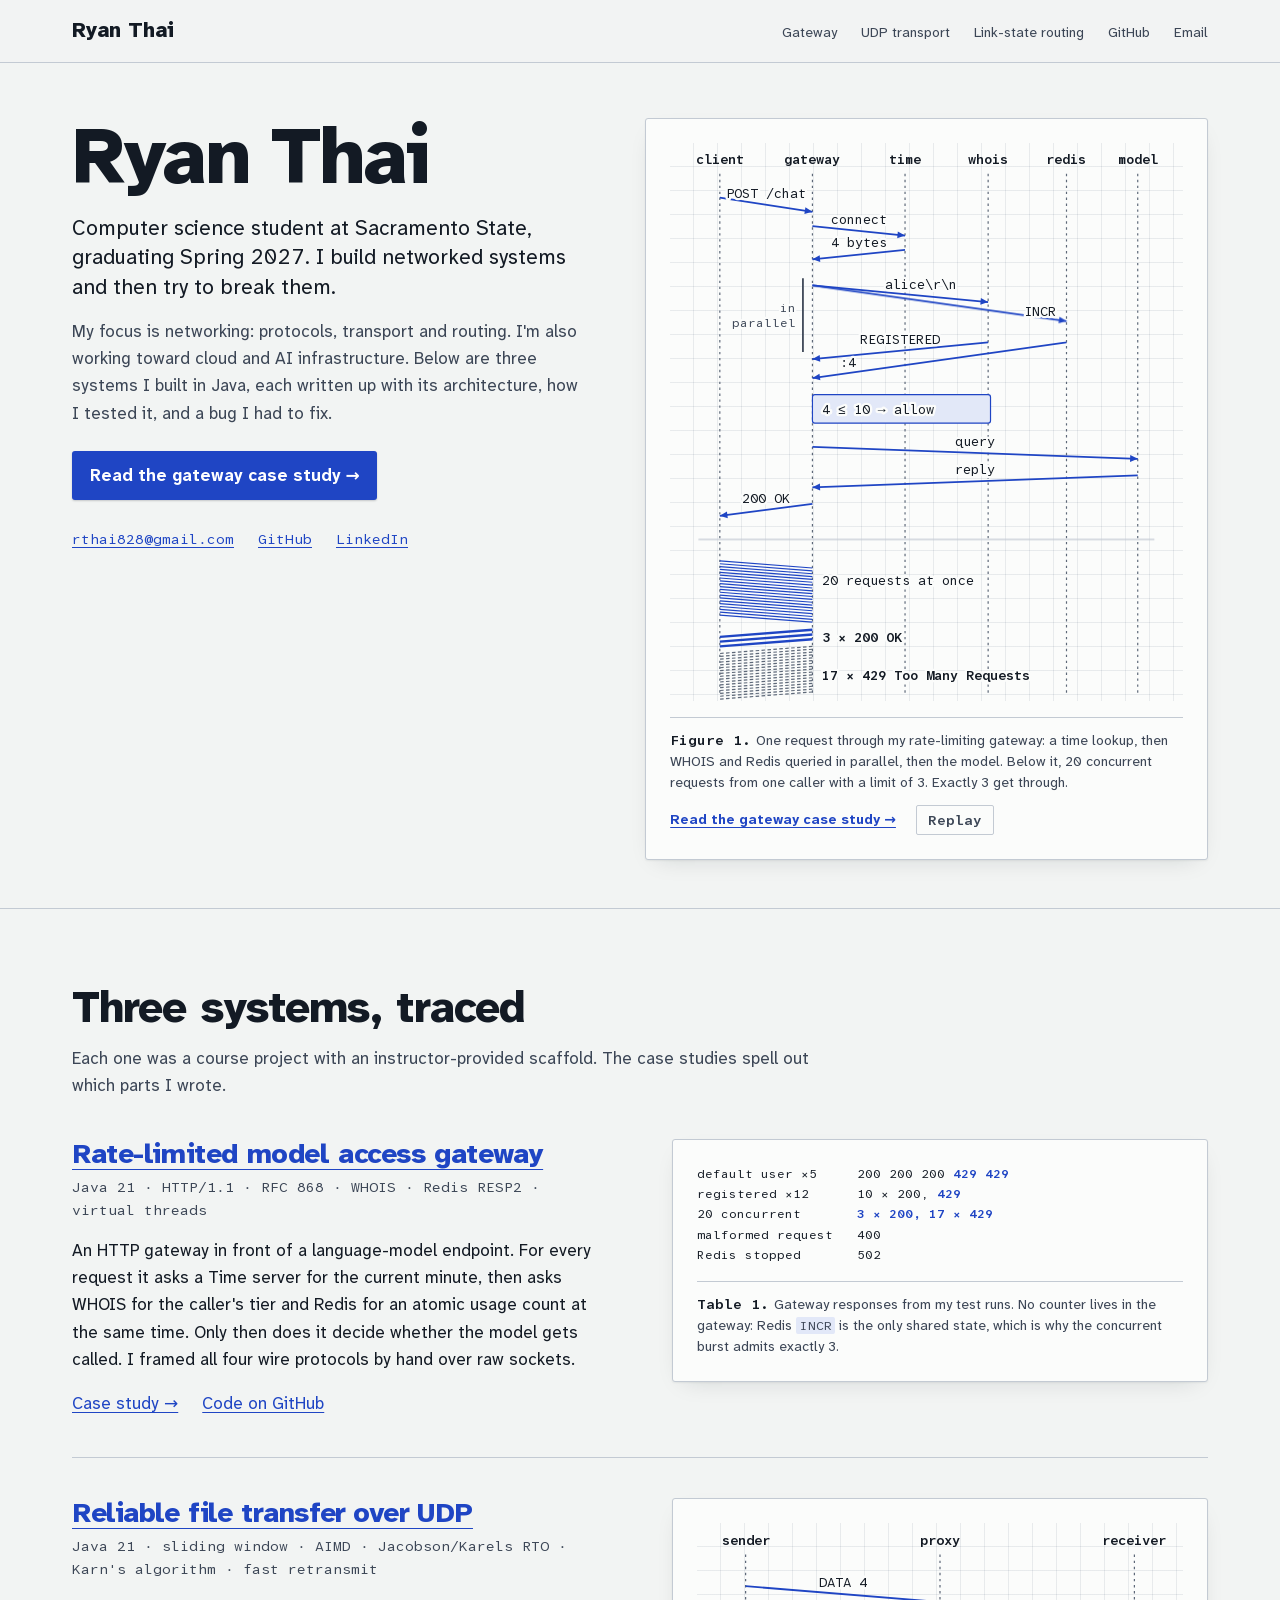
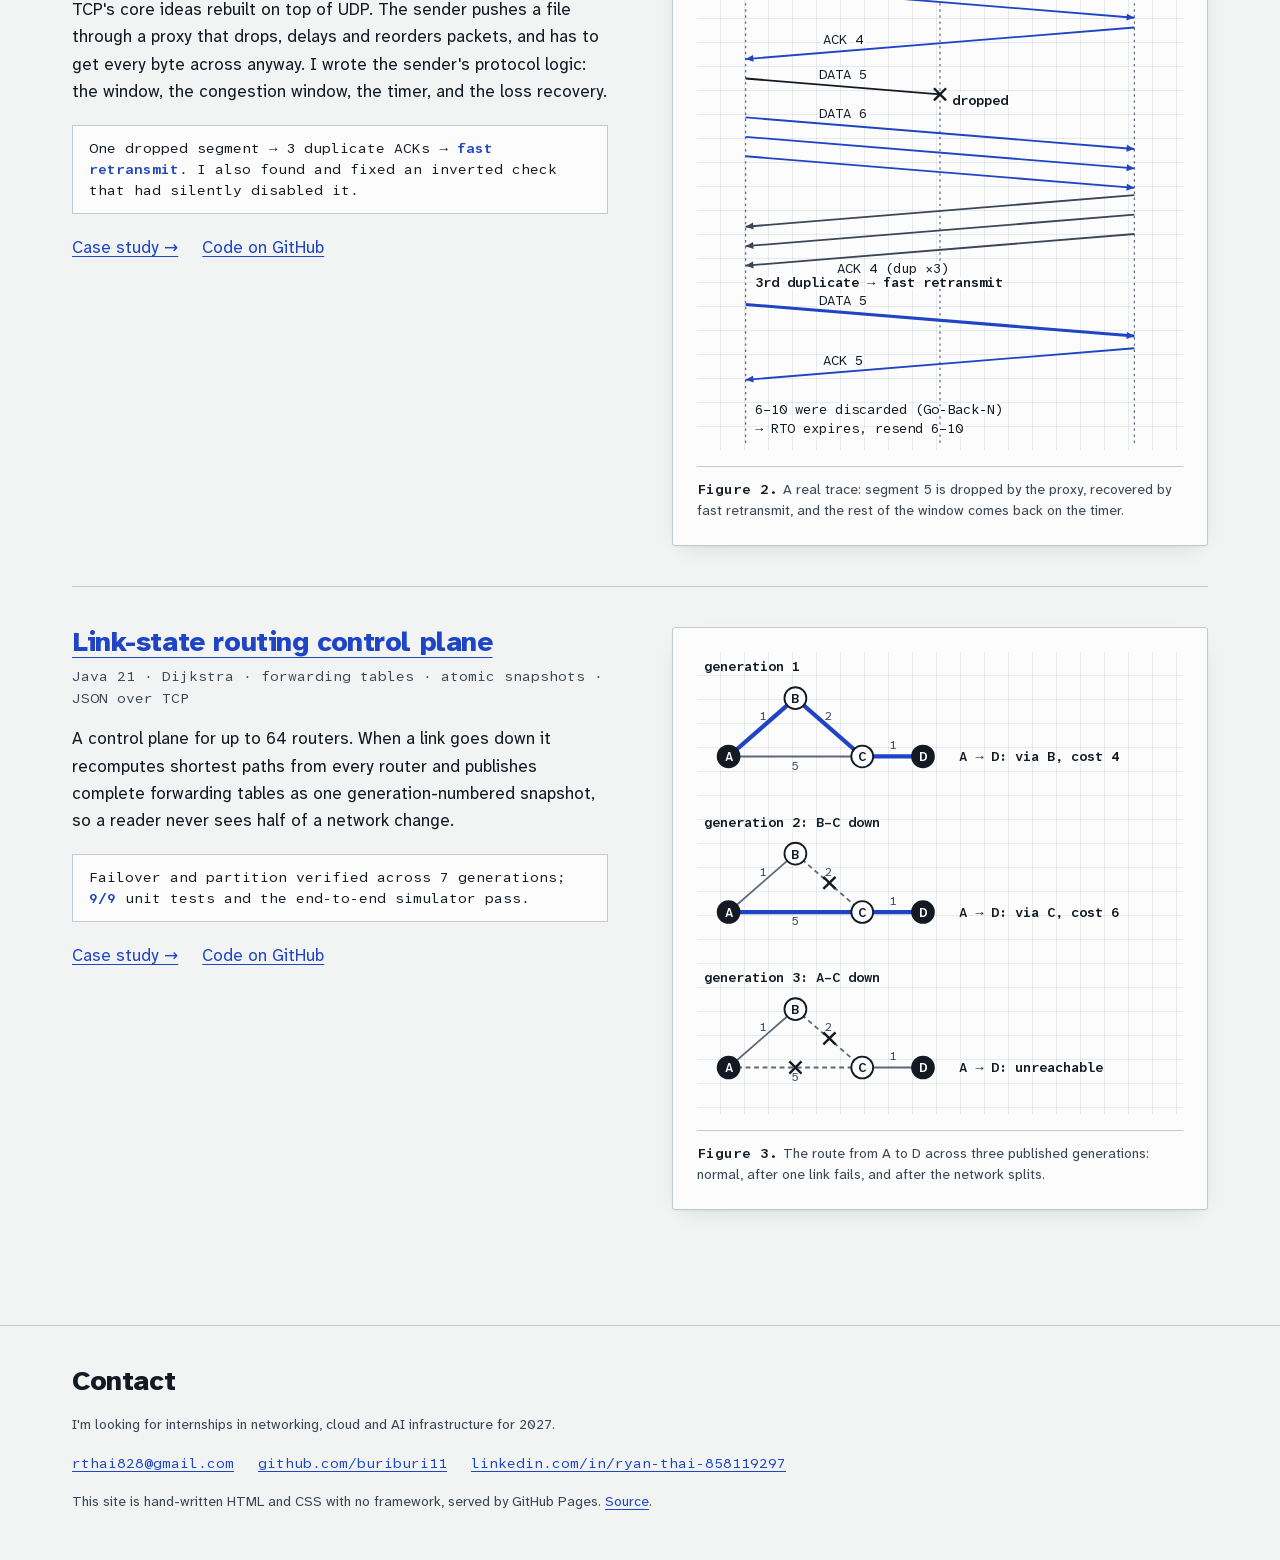
==== index.html @ dbc08c40 "Add portfolio site: landing page and three networking case studies Plain HTML/CSS for GitHub Pages. " ====
<!doctype html>
<html lang="en">
<head>
<meta charset="utf-8">
<meta name="viewport" content="width=device-width, initial-scale=1">
<title>Ryan Thai · Networking systems</title>
<meta name="description" content="Ryan Thai, computer science student at Sacramento State (graduating Spring 2027). Case studies of a rate-limiting API gateway, reliable transport over UDP and a link-state routing control plane.">
<meta name="theme-color" content="#f2f4f3">
<link rel="preload" href="assets/fonts/atkinson-hyperlegible-next-latin.woff2" as="font" type="font/woff2" crossorigin>
<link rel="stylesheet" href="style.css">
<link rel="icon" href="assets/favicon.svg" type="image/svg+xml">
</head>
<body>
<a class="skip" href="#main">Skip to content</a>
<header class="site-head">
  <div class="wrap">
    <a class="site-name" href="index.html">Ryan Thai</a>
    <nav class="site-nav" aria-label="Main">
      <ul><li><a href="projects/rate-limited-gateway.html">Gateway</a></li><li><a href="projects/reliable-udp-transfer.html">UDP transport</a></li><li><a href="projects/link-state-routing.html">Link-state routing</a></li><li><a href="https://github.com/buriburi11">GitHub</a></li><li><a href="mailto:rthai828@gmail.com">Email</a></li></ul>
    </nav>
  </div>
</header>

<main id="main">
  <div class="wrap intro">
    <div>
      <h1>Ryan Thai</h1>
      <p class="who">Computer science student at Sacramento State, graduating Spring 2027. I build networked systems and then try to break them.</p>
      <p class="what">My focus is networking: protocols, transport and routing. I'm also working toward cloud and AI infrastructure. Below are three systems I built in Java, each written up with its architecture, how I tested it, and a bug I had to fix.</p>
      <p class="cta"><a class="go primary" href="projects/rate-limited-gateway.html">Read the gateway case study →</a></p>
      <ul class="contact" aria-label="Contact">
        <li><a href="mailto:rthai828@gmail.com">rthai828@gmail.com</a></li>
        <li><a href="https://github.com/buriburi11">GitHub</a></li>
        <li><a href="https://www.linkedin.com/in/ryan-thai-858119297/">LinkedIn</a></li>
      </ul>
    </div>
    <figure class="fig" data-play>
      <svg class="ladder" viewBox="0 0 400 470" role="img" aria-labelledby="fig1-t fig1-d" xmlns="http://www.w3.org/2000/svg"><title id="fig1-t">Figure 1: one request through the rate-limiting gateway, then a burst</title><desc id="fig1-d">A sequence diagram with six lifelines: client, gateway, time, whois, redis and model. The client posts to /chat. The gateway reads a 4-byte timestamp from the Time server, then queries WHOIS and sends INCR to Redis in parallel. WHOIS answers REGISTERED and Redis answers 4. Since 4 is at most 10 the request is allowed, the gateway queries the model and returns 200 OK. Below, 20 concurrent requests from one default-tier caller arrive; 3 receive 200 OK and 17 receive 429 Too Many Requests.</desc><text class="lane" x="26" y="18" text-anchor="middle">client</text><line class="life" x1="26" y1="26" x2="26" y2="464"/><text class="lane" x="104" y="18" text-anchor="middle">gateway</text><line class="life" x1="104" y1="26" x2="104" y2="464"/><text class="lane" x="182" y="18" text-anchor="middle">time</text><line class="life" x1="182" y1="26" x2="182" y2="464"/><text class="lane" x="252" y="18" text-anchor="middle">whois</text><line class="life" x1="252" y1="26" x2="252" y2="464"/><text class="lane" x="318" y="18" text-anchor="middle">redis</text><line class="life" x1="318" y1="26" x2="318" y2="464"/><text class="lane" x="378" y="18" text-anchor="middle">model</text><line class="life" x1="378" y1="26" x2="378" y2="464"/><g class="m " style="--i:0"><line x1="26" y1="46" x2="104.0" y2="58.0" pathLength="1"/><path class="head" d="M104.0 58.0L97.2 59.8L98.1 54.2Z"/><text x="65.0" y="46.0" text-anchor="middle">POST /chat</text></g><g class="m " style="--i:1"><line x1="104" y1="70" x2="182.0" y2="78.0" pathLength="1"/><path class="head" d="M182.0 78.0L175.4 80.2L175.9 74.5Z"/><text x="143.0" y="68.0" text-anchor="middle">connect</text></g><g class="m " style="--i:2"><line x1="182" y1="90" x2="104.0" y2="98.0" pathLength="1"/><path class="head" d="M104.0 98.0L110.1 94.5L110.6 100.2Z"/><text x="143.0" y="88.0" text-anchor="middle">4 bytes</text></g><g class="m " style="--i:3"><line x1="104" y1="120" x2="252.0" y2="134.0" pathLength="1"/><path class="head" d="M252.0 134.0L245.4 136.2L245.9 130.6Z"/><text x="195.8" y="122.7" text-anchor="middle">alice\r\n</text></g><g class="m " style="--i:4"><line x1="104" y1="120" x2="318.0" y2="150.0" pathLength="1"/><path class="head" d="M318.0 150.0L311.3 151.9L312.1 146.3Z"/></g><g class="m n" style="--i:4"><text x="296" y="146" text-anchor="middle">INCR</text></g><g class="m n bracket" style="--i:4"><path d="M96 114v62"/><text x="90" y="142" text-anchor="end">in</text><text x="90" y="155" text-anchor="end">parallel</text></g><g class="m " style="--i:5"><line x1="252" y1="168" x2="104.0" y2="182.0" pathLength="1"/><path class="head" d="M104.0 182.0L110.1 178.6L110.6 184.2Z"/><text x="178.0" y="169.0" text-anchor="middle">REGISTERED</text></g><g class="m " style="--i:6"><line x1="318" y1="168" x2="104.0" y2="198.0" pathLength="1"/><path class="head" d="M104.0 198.0L109.9 194.3L110.7 199.9Z"/><text x="134.0" y="188.8" text-anchor="middle">:4</text></g><g class="m n decide" style="--i:7"><rect x="104" y="212" width="150" height="24" rx="2"/><text x="112" y="228">4 ≤ 10 → allow</text></g><g class="m " style="--i:8"><line x1="104" y1="256" x2="378.0" y2="266.0" pathLength="1"/><path class="head" d="M378.0 266.0L371.5 268.6L371.7 262.9Z"/><text x="241.0" y="255.0" text-anchor="middle">query</text></g><g class="m " style="--i:9"><line x1="378" y1="280" x2="104.0" y2="290.0" pathLength="1"/><path class="head" d="M104.0 290.0L110.3 286.9L110.5 292.6Z"/><text x="241.0" y="279.0" text-anchor="middle">reply</text></g><g class="m " style="--i:10"><line x1="104" y1="304" x2="26.0" y2="314.0" pathLength="1"/><path class="head" d="M26.0 314.0L32.0 310.4L32.7 316.0Z"/><text x="65.0" y="303.0" text-anchor="middle">200 OK</text></g><g class="m n" style="--i:11"><line class="sep" x1="8" y1="334" x2="392" y2="334"/></g><g class="m burst" style="--i:11"><line x1="26" y1="352.0" x2="104" y2="358.0"/><line x1="26" y1="354.4" x2="104" y2="360.4"/><line x1="26" y1="356.8" x2="104" y2="362.8"/><line x1="26" y1="359.2" x2="104" y2="365.2"/><line x1="26" y1="361.6" x2="104" y2="367.6"/><line x1="26" y1="364.0" x2="104" y2="370.0"/><line x1="26" y1="366.4" x2="104" y2="372.4"/><line x1="26" y1="368.8" x2="104" y2="374.8"/><line x1="26" y1="371.2" x2="104" y2="377.2"/><line x1="26" y1="373.6" x2="104" y2="379.6"/><line x1="26" y1="376.0" x2="104" y2="382.0"/><line x1="26" y1="378.4" x2="104" y2="384.4"/><line x1="26" y1="380.8" x2="104" y2="386.8"/><line x1="26" y1="383.2" x2="104" y2="389.2"/><line x1="26" y1="385.6" x2="104" y2="391.6"/><line x1="26" y1="388.0" x2="104" y2="394.0"/><line x1="26" y1="390.4" x2="104" y2="396.4"/><line x1="26" y1="392.8" x2="104" y2="398.8"/><line x1="26" y1="395.2" x2="104" y2="401.2"/><line x1="26" y1="397.6" x2="104" y2="403.6"/><text x="112" y="372">20 requests at once</text></g><g class="m burst" style="--i:12"><line class="ok" x1="104" y1="410" x2="26" y2="416"/><line class="ok" x1="104" y1="414" x2="26" y2="420"/><line class="ok" x1="104" y1="418" x2="26" y2="424"/><line class="no" x1="104" y1="424.0" x2="26" y2="430.0"/><line class="no" x1="104" y1="426.4" x2="26" y2="432.4"/><line class="no" x1="104" y1="428.8" x2="26" y2="434.8"/><line class="no" x1="104" y1="431.2" x2="26" y2="437.2"/><line class="no" x1="104" y1="433.6" x2="26" y2="439.6"/><line class="no" x1="104" y1="436.0" x2="26" y2="442.0"/><line class="no" x1="104" y1="438.4" x2="26" y2="444.4"/><line class="no" x1="104" y1="440.8" x2="26" y2="446.8"/><line class="no" x1="104" y1="443.2" x2="26" y2="449.2"/><line class="no" x1="104" y1="445.6" x2="26" y2="451.6"/><line class="no" x1="104" y1="448.0" x2="26" y2="454.0"/><line class="no" x1="104" y1="450.4" x2="26" y2="456.4"/><line class="no" x1="104" y1="452.8" x2="26" y2="458.8"/><line class="no" x1="104" y1="455.2" x2="26" y2="461.2"/><line class="no" x1="104" y1="457.6" x2="26" y2="463.6"/><line class="no" x1="104" y1="460.0" x2="26" y2="466.0"/><line class="no" x1="104" y1="462.4" x2="26" y2="468.4"/><text class="tag ok-t" x="112" y="420">3 × 200 OK</text><text class="tag no-t" x="112" y="452">17 × 429 Too Many Requests</text></g></svg>
      <figcaption><span class="fig-n">Figure 1.</span>One request through my rate-limiting gateway: a time lookup, then WHOIS and Redis queried in parallel, then the model. Below it, 20 concurrent requests from one caller with a limit of 3. Exactly 3 get through.
        <span class="fig-actions"><a class="go" href="projects/rate-limited-gateway.html">Read the gateway case study →</a><button class="replay" type="button" hidden>Replay</button></span>
      </figcaption>
    </figure>
  </div>

  <section class="section" aria-labelledby="work">
    <div class="wrap">
      <h2 id="work">Three systems, traced</h2>
      <p class="lede">Each one was a course project with an instructor-provided scaffold. The case studies spell out which parts I wrote.</p>

      <article class="project">
        <div>
          <h3><a href="projects/rate-limited-gateway.html">Rate-limited model access gateway</a></h3>
          <p class="stack">Java 21 · HTTP/1.1 · RFC 868 · WHOIS · Redis RESP2 · virtual threads</p>
          <p>An HTTP gateway in front of a language-model endpoint. For every request it asks a Time server for the current minute, then asks WHOIS for the caller's tier and Redis for an atomic usage count at the same time. Only then does it decide whether the model gets called. I framed all four wire protocols by hand over raw sockets.</p>
          <ul class="links"><li><a href="projects/rate-limited-gateway.html">Case study →</a></li><li><a href="https://github.com/buriburi11/P1">Code on GitHub</a></li></ul>
        </div>
        <figure class="fig">
          <pre class="bare"><code>default user ×5     200 200 200 <span class="hl">429 429</span>
registered ×12      10 × 200, <span class="hl">429</span>
20 concurrent       <span class="hl">3 × 200, 17 × 429</span>
malformed request   400
Redis stopped       502</code></pre>
          <figcaption><span class="fig-n">Table 1.</span>Gateway responses from my test runs. No counter lives in the gateway: Redis <code>INCR</code> is the only shared state, which is why the concurrent burst admits exactly 3.</figcaption>
        </figure>
      </article>

      <article class="project">
        <div>
          <h3><a href="projects/reliable-udp-transfer.html">Reliable file transfer over UDP</a></h3>
          <p class="stack">Java 21 · sliding window · AIMD · Jacobson/Karels RTO · Karn's algorithm · fast retransmit</p>
          <p>TCP's core ideas rebuilt on top of UDP. The sender pushes a file through a proxy that drops, delays and reorders packets, and has to get every byte across anyway. I wrote the sender's protocol logic: the window, the congestion window, the timer, and the loss recovery.</p>
          <p class="result">One dropped segment → 3 duplicate ACKs → <b>fast retransmit</b>. I also found and fixed an inverted check that had silently disabled it.</p>
          <ul class="links"><li><a href="projects/reliable-udp-transfer.html">Case study →</a></li><li><a href="https://github.com/buriburi11/P2">Code on GitHub</a></li></ul>
        </div>
        <figure class="fig">
          <svg class="ladder" viewBox="0 0 400 434" role="img" aria-labelledby="fig2-t fig2-d" xmlns="http://www.w3.org/2000/svg"><title id="fig2-t">Figure 2: recovering one lost segment</title><desc id="fig2-d">A sequence diagram with three lifelines: sender, proxy and receiver. DATA 4 is delivered and acknowledged. DATA 5 is dropped at the proxy. DATA 6, 7 and 8 arrive, and the receiver answers each with a duplicate ACK 4. On the third duplicate ACK the sender fast-retransmits DATA 5 and receives ACK 5. Because the receiver is Go-Back-N it had discarded segments 6 through 10, so they are resent after the retransmission timer expires.</desc><text class="lane" x="40" y="18" text-anchor="middle">sender</text><line class="life" x1="40" y1="26" x2="40" y2="428"/><text class="lane" x="200" y="18" text-anchor="middle">proxy</text><line class="life" x1="200" y1="26" x2="200" y2="428"/><text class="lane" x="360" y="18" text-anchor="middle">receiver</text><line class="life" x1="360" y1="26" x2="360" y2="428"/><g class="m " style="--i:0"><line x1="40" y1="52" x2="360.0" y2="78.0" pathLength="1"/><path class="head" d="M360.0 78.0L353.4 80.3L353.9 74.6Z"/><text x="120.0" y="52.5" text-anchor="middle">DATA 4</text></g><g class="m " style="--i:1"><line x1="360" y1="86" x2="40.0" y2="112.0" pathLength="1"/><path class="head" d="M40.0 112.0L46.1 108.6L46.6 114.3Z"/><text x="120.0" y="99.5" text-anchor="middle">ACK 4</text></g><g class="m lost" style="--i:2"><line x1="40" y1="128" x2="200.0" y2="141.0" pathLength="1"/><path class="x" d="M195.0 136.0l10 10M205.0 136.0l-10 10"/><text x="120.0" y="128.5" text-anchor="middle">DATA 5</text></g><g class="m n lossnote" style="--i:3"><text x="210" y="150" text-anchor="start">dropped</text></g><g class="m " style="--i:4"><line x1="40" y1="160" x2="360.0" y2="186.0" pathLength="1"/><path class="head" d="M360.0 186.0L353.4 188.3L353.9 182.6Z"/><text x="120.0" y="160.5" text-anchor="middle">DATA 6</text></g><g class="m " style="--i:4"><line x1="40" y1="176" x2="360.0" y2="202.0" pathLength="1"/><path class="head" d="M360.0 202.0L353.4 204.3L353.9 198.6Z"/></g><g class="m " style="--i:4"><line x1="40" y1="192" x2="360.0" y2="218.0" pathLength="1"/><path class="head" d="M360.0 218.0L353.4 220.3L353.9 214.6Z"/></g><g class="m dup" style="--i:5"><line x1="360" y1="224" x2="40.0" y2="250.0" pathLength="1"/><path class="head" d="M40.0 250.0L46.1 246.6L46.6 252.3Z"/></g><g class="m dup" style="--i:5"><line x1="360" y1="240" x2="40.0" y2="266.0" pathLength="1"/><path class="head" d="M40.0 266.0L46.1 262.6L46.6 268.3Z"/></g><g class="m dup" style="--i:5"><line x1="360" y1="256" x2="40.0" y2="282.0" pathLength="1"/><path class="head" d="M40.0 282.0L46.1 278.6L46.6 284.3Z"/><text x="161.6" y="288.1" text-anchor="middle">ACK 4  (dup ×3)</text></g><g class="m n callout" style="--i:6"><text x="48" y="300" text-anchor="start">3rd duplicate → fast retransmit</text></g><g class="m key" style="--i:7"><line x1="40" y1="314" x2="360.0" y2="340.0" pathLength="1"/><path class="head" d="M360.0 340.0L353.4 342.3L353.9 336.6Z"/><text x="120.0" y="314.5" text-anchor="middle">DATA 5</text></g><g class="m " style="--i:8"><line x1="360" y1="350" x2="40.0" y2="376.0" pathLength="1"/><path class="head" d="M40.0 376.0L46.1 372.6L46.6 378.3Z"/><text x="120.0" y="363.5" text-anchor="middle">ACK 5</text></g><g class="m n note" style="--i:9"><text x="48" y="404" text-anchor="start">6–10 were discarded (Go-Back-N)</text></g><g class="m n note" style="--i:10"><text x="48" y="420" text-anchor="start">→ RTO expires, resend 6–10</text></g></svg>
          <figcaption><span class="fig-n">Figure 2.</span>A real trace: segment 5 is dropped by the proxy, recovered by fast retransmit, and the rest of the window comes back on the timer.</figcaption>
        </figure>
      </article>

      <article class="project">
        <div>
          <h3><a href="projects/link-state-routing.html">Link-state routing control plane</a></h3>
          <p class="stack">Java 21 · Dijkstra · forwarding tables · atomic snapshots · JSON over TCP</p>
          <p>A control plane for up to 64 routers. When a link goes down it recomputes shortest paths from every router and publishes complete forwarding tables as one generation-numbered snapshot, so a reader never sees half of a network change.</p>
          <p class="result">Failover and partition verified across 7 generations; <b>9/9</b> unit tests and the end-to-end simulator pass.</p>
          <ul class="links"><li><a href="projects/link-state-routing.html">Case study →</a></li><li><a href="https://github.com/buriburi11/P3">Code on GitHub</a></li></ul>
        </div>
        <figure class="fig">
          <svg class="topo" viewBox="-6 -16 400 380" role="img" aria-labelledby="fig3-t fig3-d" xmlns="http://www.w3.org/2000/svg"><title id="fig3-t">Figure 3: failover, then a partition</title><desc id="fig3-d">Three snapshots of a four-router network with links A–B cost 1, B–C cost 2, A–C cost 5 and C–D cost 1. In generation 1 the route from A to D goes via B at cost 4. After the B–C link fails, generation 2 routes A to D via C at cost 6. After the A–C link also fails, generation 3 marks D unreachable from A.</desc><g class="m panel" style="--i:0" transform="translate(0,0)"><text class="ptitle" x="0" y="0">generation 1</text><line class="link on" x1="20" y1="70" x2="75" y2="22"/><text class="cost" x="48" y="40" text-anchor="middle">1</text><line class="link on" x1="75" y1="22" x2="130" y2="70"/><text class="cost" x="102" y="40" text-anchor="middle">2</text><line class="link" x1="20" y1="70" x2="130" y2="70"/><text class="cost" x="75" y="81" text-anchor="middle">5</text><line class="link on" x1="130" y1="70" x2="180" y2="70"/><text class="cost" x="155" y="64" text-anchor="middle">1</text><circle class="node end" cx="20" cy="70" r="9"/><text class="nl" x="20" y="74" text-anchor="middle">A</text><circle class="node" cx="75" cy="22" r="9"/><text class="nl" x="75" y="26" text-anchor="middle">B</text><circle class="node" cx="130" cy="70" r="9"/><text class="nl" x="130" y="74" text-anchor="middle">C</text><circle class="node end" cx="180" cy="70" r="9"/><text class="nl" x="180" y="74" text-anchor="middle">D</text><text class="res" x="210" y="74">A → D: via B, cost 4</text></g><g class="m panel" style="--i:1" transform="translate(0,128)"><text class="ptitle" x="0" y="0">generation 2: B–C down</text><line class="link" x1="20" y1="70" x2="75" y2="22"/><text class="cost" x="48" y="40" text-anchor="middle">1</text><line class="link down" x1="75" y1="22" x2="130" y2="70"/><text class="cost" x="102" y="40" text-anchor="middle">2</text><path class="x" d="M98 41l10 10M108 41l-10 10"/><line class="link on" x1="20" y1="70" x2="130" y2="70"/><text class="cost" x="75" y="81" text-anchor="middle">5</text><line class="link on" x1="130" y1="70" x2="180" y2="70"/><text class="cost" x="155" y="64" text-anchor="middle">1</text><circle class="node end" cx="20" cy="70" r="9"/><text class="nl" x="20" y="74" text-anchor="middle">A</text><circle class="node" cx="75" cy="22" r="9"/><text class="nl" x="75" y="26" text-anchor="middle">B</text><circle class="node" cx="130" cy="70" r="9"/><text class="nl" x="130" y="74" text-anchor="middle">C</text><circle class="node end" cx="180" cy="70" r="9"/><text class="nl" x="180" y="74" text-anchor="middle">D</text><text class="res" x="210" y="74">A → D: via C, cost 6</text></g><g class="m panel" style="--i:2" transform="translate(0,256)"><text class="ptitle" x="0" y="0">generation 3: A–C down</text><line class="link" x1="20" y1="70" x2="75" y2="22"/><text class="cost" x="48" y="40" text-anchor="middle">1</text><line class="link down" x1="75" y1="22" x2="130" y2="70"/><text class="cost" x="102" y="40" text-anchor="middle">2</text><path class="x" d="M98 41l10 10M108 41l-10 10"/><line class="link down" x1="20" y1="70" x2="130" y2="70"/><text class="cost" x="75" y="81" text-anchor="middle">5</text><path class="x" d="M70 65l10 10M80 65l-10 10"/><line class="link" x1="130" y1="70" x2="180" y2="70"/><text class="cost" x="155" y="64" text-anchor="middle">1</text><circle class="node end" cx="20" cy="70" r="9"/><text class="nl" x="20" y="74" text-anchor="middle">A</text><circle class="node" cx="75" cy="22" r="9"/><text class="nl" x="75" y="26" text-anchor="middle">B</text><circle class="node" cx="130" cy="70" r="9"/><text class="nl" x="130" y="74" text-anchor="middle">C</text><circle class="node end" cx="180" cy="70" r="9"/><text class="nl" x="180" y="74" text-anchor="middle">D</text><text class="res" x="210" y="74">A → D: unreachable</text></g></svg>
          <figcaption><span class="fig-n">Figure 3.</span>The route from A to D across three published generations: normal, after one link fails, and after the network splits.</figcaption>
        </figure>
      </article>
    </div>
  </section>
</main>
<footer class="site-foot" id="contact">
  <div class="wrap">
    <h2>Contact</h2>
    <p>I'm looking for internships in networking, cloud and AI infrastructure for 2027.</p>
    <ul class="contact" style="margin-top:0">
      <li><a href="mailto:rthai828@gmail.com">rthai828@gmail.com</a></li>
      <li><a href="https://github.com/buriburi11">github.com/buriburi11</a></li>
      <li><a href="https://www.linkedin.com/in/ryan-thai-858119297/">linkedin.com/in/ryan-thai-858119297</a></li>
    </ul>
    <p>This site is hand-written HTML and CSS with no framework, served by GitHub Pages. <a href="https://github.com/buriburi11/buriburi11.github.io">Source</a>.</p>
  </div>
</footer>
<script>
(() => {
  const fig = document.querySelector('[data-play]');
  if (!fig || !matchMedia('(prefers-reduced-motion: no-preference)').matches) return;
  const btn = fig.querySelector('.replay');
  const play = () => { fig.classList.remove('play'); void fig.offsetWidth; fig.classList.add('play'); };
  btn.hidden = false;
  btn.addEventListener('click', play);
  play();
})();
</script>
</body>
</html>
---- style.css ----
/* Ryan Thai — portfolio. Plain CSS, no build step. */

@font-face {
  font-family: "Atkinson Hyperlegible Next";
  font-style: normal;
  font-weight: 200 800;
  font-display: swap;
  src: url("assets/fonts/atkinson-hyperlegible-next-latin.woff2") format("woff2");
  unicode-range: U+0000-00FF, U+0131, U+0152-0153, U+02BB-02BC, U+02C6, U+02DA, U+02DC, U+0304, U+0308, U+0329, U+2000-206F, U+20AC, U+2122, U+2191, U+2193, U+2212, U+2215, U+FEFF, U+FFFD;
}
@font-face {
  font-family: "Atkinson Hyperlegible Next";
  font-style: normal;
  font-weight: 200 800;
  font-display: swap;
  src: url("assets/fonts/atkinson-hyperlegible-next-latin-ext.woff2") format("woff2");
  unicode-range: U+0100-02BA, U+02BD-02C5, U+02C7-02CC, U+02CE-02D7, U+02DD-02FF, U+1D00-1DBF, U+1E00-1E9F, U+1EF2-1EFF, U+2020, U+20A0-20AB, U+20AD-20C4, U+2113, U+2C60-2C7F, U+A720-A7FF;
}
@font-face {
  font-family: "Atkinson Hyperlegible Next";
  font-style: italic;
  font-weight: 200 800;
  font-display: swap;
  src: url("assets/fonts/atkinson-hyperlegible-next-italic-latin.woff2") format("woff2");
  unicode-range: U+0000-00FF, U+0131, U+0152-0153, U+02BB-02BC, U+02C6, U+02DA, U+02DC, U+0304, U+0308, U+0329, U+2000-206F, U+20AC, U+2122, U+2191, U+2193, U+2212, U+2215, U+FEFF, U+FFFD;
}
@font-face {
  font-family: "Atkinson Hyperlegible Mono";
  font-style: normal;
  font-weight: 200 800;
  font-display: swap;
  src: url("assets/fonts/atkinson-hyperlegible-mono-latin.woff2") format("woff2");
  unicode-range: U+0000-00FF, U+0131, U+0152-0153, U+02BB-02BC, U+02C6, U+02DA, U+02DC, U+0304, U+0308, U+0329, U+2000-206F, U+20AC, U+2122, U+2191, U+2193, U+2212, U+2215, U+FEFF, U+FFFD;
}
@font-face {
  font-family: "Atkinson Hyperlegible Mono";
  font-style: normal;
  font-weight: 200 800;
  font-display: swap;
  src: url("assets/fonts/atkinson-hyperlegible-mono-latin-ext.woff2") format("woff2");
  unicode-range: U+0100-02BA, U+02BD-02C5, U+02C7-02CC, U+02CE-02D7, U+02DD-02FF, U+1D00-1DBF, U+1E00-1E9F, U+1EF2-1EFF, U+2020, U+20A0-20AB, U+20AD-20C4, U+2113, U+2C60-2C7F, U+A720-A7FF;
}

:root {
  --pad: #f2f4f3;           /* engineering-pad ground */
  --sheet: #fbfcfb;         /* figure and code sheets */
  --grid-minor: rgb(31 52 82 / 0.045);
  --grid-major: rgb(31 52 82 / 0.085);
  --ink: #131a24;
  --ink-2: #3c4656;         /* secondary text, 8.6:1 on pad */
  --ink-3: #5d6878;         /* tertiary, 5.4:1 on pad */
  --rule: #c3cad3;
  --packet: #1f45c4;        /* messages in flight: the one accent, 7.1:1 on pad */
  --packet-wash: #e2e8f8;

  --text: "Atkinson Hyperlegible Next", system-ui, sans-serif;
  --mono: "Atkinson Hyperlegible Mono", ui-monospace, monospace;

  --step--1: 0.875rem;
  --step-0: 1.0625rem;
  --step-1: 1.3125rem;
  --step-2: 1.75rem;
  --step-3: clamp(2rem, 1.4rem + 2.4vw, 2.75rem);
  --step-4: clamp(2.75rem, 1.6rem + 5vw, 5rem);

  --gutter: clamp(1rem, 0.5rem + 2.5vw, 2.5rem);
  --measure: 68ch;
  --ease-out: cubic-bezier(0.16, 1, 0.3, 1);

  color-scheme: light;
  accent-color: var(--packet);
}

*, *::before, *::after { box-sizing: border-box; }

html {
  -webkit-text-size-adjust: 100%;
  text-size-adjust: 100%;
  scrollbar-color: var(--ink-3) var(--pad);
  scroll-padding-top: 1.5rem;
}

body {
  margin: 0;
  min-height: 100vh;
  font-family: var(--text);
  font-size: var(--step-0);
  line-height: 1.6;
  color: var(--ink);
  background-color: var(--pad);
  font-variant-numeric: tabular-nums;
}

::selection { background: var(--packet); color: #fff; }

a {
  color: var(--packet);
  text-decoration-thickness: 1px;
  text-underline-offset: 0.2em;
}
a:hover { text-decoration-thickness: 2px; }
:focus-visible {
  outline: 2px solid var(--packet);
  outline-offset: 3px;
  border-radius: 2px;
}

.skip {
  position: absolute;
  left: var(--gutter);
  top: -3rem;
  padding: 0.5rem 0.75rem;
  background: var(--ink);
  color: #fff;
  z-index: 10;
}
.skip:focus { top: 0.75rem; }

.wrap {
  width: 100%;
  max-width: 76rem;
  margin-inline: auto;
  padding-inline: var(--gutter);
}

h1, h2, h3 { line-height: 1.1; text-wrap: balance; margin: 0; }
p, li { text-wrap: pretty; }
p { margin: 0 0 1em; max-width: var(--measure); }

code, kbd, pre, samp { font-family: var(--mono); font-size: 0.92em; }
:not(pre) > code {
  background: var(--packet-wash);
  padding: 0.05em 0.3em;
  border-radius: 2px;
  font-size: 0.88em;
  overflow-wrap: anywhere;
}

/* ---------- site header ---------- */

.site-head {
  border-bottom: 1px solid var(--rule);
  background: rgb(242 244 243 / 0.92);
}
.site-head .wrap {
  display: flex;
  flex-wrap: wrap;
  align-items: baseline;
  justify-content: space-between;
  gap: 0.5rem 2rem;
  padding-block: 0.9rem;
}
.site-name {
  font-weight: 800;
  font-size: var(--step-1);
  color: var(--ink);
  text-decoration: none;
  letter-spacing: -0.01em;
}
.site-nav ul {
  display: flex;
  flex-wrap: wrap;
  gap: 0.25rem 1.5rem;
  list-style: none;
  margin: 0;
  padding: 0;
  font-size: var(--step--1);
}
.site-nav a { color: var(--ink-2); text-decoration: none; }
.site-nav a:hover, .site-nav a[aria-current="page"] { color: var(--ink); text-decoration: underline; }

/* ---------- landing: first viewport ---------- */

.intro {
  display: grid;
  align-items: start;
  grid-template-columns: minmax(0, 1fr);
  gap: 2.5rem;
  padding-block: clamp(1.75rem, 1rem + 3vw, 3.5rem) 3rem;
}
@media (min-width: 60rem) {
  .intro {
    grid-template-columns: minmax(0, 0.95fr) minmax(0, 1.05fr);
    align-items: start;
    gap: 4rem;
  }
}
.intro h1 {
  font-size: var(--step-4);
  font-weight: 800;
  letter-spacing: -0.03em;
  line-height: 0.95;
  margin-bottom: 1.25rem;
}
.intro .who {
  font-size: var(--step-1);
  line-height: 1.4;
  color: var(--ink);
  margin-bottom: 1rem;
}
.intro .what { color: var(--ink-2); }
.contact {
  display: flex;
  flex-wrap: wrap;
  gap: 0.5rem 1.5rem;
  list-style: none;
  margin: 1.75rem 0 0;
  padding: 0;
  font-family: var(--mono);
  font-size: var(--step--1);
}
.contact a { overflow-wrap: anywhere; }

/* ---------- figures ---------- */

.fig {
  margin: 0;
  background-color: var(--sheet);
  border: 1px solid var(--rule);
  border-radius: 3px;
  box-shadow: 0 1px 2px rgb(19 26 36 / 0.06), 0 8px 24px -12px rgb(19 26 36 / 0.18);
  padding: clamp(0.75rem, 0.4rem + 1.5vw, 1.5rem);
}
.fig > svg {
  background-image:
    linear-gradient(var(--grid-major) 1px, transparent 1px),
    linear-gradient(90deg, var(--grid-major) 1px, transparent 1px);
  background-size: 24px 24px;
  background-position: -1px -1px;
}
.fig svg { display: block; width: 100%; height: auto; max-width: 34rem; margin-inline: auto; }
.intro .fig svg { max-height: min(62vh, 36rem); }
.fig figcaption {
  margin-top: 1rem;
  padding-top: 0.75rem;
  border-top: 1px solid var(--rule);
  font-size: var(--step--1);
  color: var(--ink-2);
  line-height: 1.5;
}
.fig-n { font-family: var(--mono); font-weight: 600; color: var(--ink); margin-right: 0.35em; }
.fig-actions {
  display: flex;
  flex-wrap: wrap;
  align-items: center;
  gap: 0.5rem 1.25rem;
  margin-top: 0.75rem;
}
.go { font-weight: 700; }
.cta { margin: 1.5rem 0 0; }
.go.primary {
  display: inline-block;
  font-size: var(--step-0);
  color: #fff;
  background: var(--packet);
  padding: 0.7rem 1.1rem;
  border-radius: 3px;
  text-decoration: none;
  box-shadow: 0 1px 2px rgb(19 26 36 / 0.2);
}
.go.primary:hover { background: #18389f; }
pre.bare { margin: 0; border: 0; padding: 0; background: none; }

.replay {
  font: 600 var(--step--1) / 1 var(--mono);
  color: var(--ink-2);
  background: transparent;
  border: 1px solid var(--rule);
  border-radius: 2px;
  padding: 0.45rem 0.7rem;
  cursor: pointer;
}
.replay:hover { color: var(--ink); border-color: var(--ink-3); }
.replay[hidden] { display: none; }

/* ladder notation */
svg text { font-family: var(--mono); font-size: 11px; fill: var(--ink); }
@media (max-width: 40rem) {
  svg text { font-size: 13.5px; }
  .ladder .bracket text, .topo .cost { font-size: 12px; }
}
.ladder .lane, .topo .ptitle { font-weight: 600; fill: var(--ink); }
.ladder .life { stroke: var(--ink-3); stroke-width: 1; stroke-dasharray: 2 3; }
.ladder .m line { stroke: var(--packet); stroke-width: 1.5; }
.ladder .m .head { fill: var(--packet); }
.ladder .m text {
  fill: var(--ink);
  paint-order: stroke;
  stroke: var(--sheet);
  stroke-width: 4px;
  stroke-linejoin: round;
}
.ladder .lost line { stroke: var(--ink); stroke-dasharray: 4 3; }
.ladder .x, .topo .x { stroke: var(--ink); stroke-width: 2; fill: none; }
.ladder .dup line { stroke: var(--ink-2); }
.ladder .dup .head { fill: var(--ink-2); }
.ladder .key line { stroke-width: 2.5; }
.ladder .lossnote text, .ladder .callout text { font-weight: 600; }
.ladder .bracket path { stroke: var(--ink-2); fill: none; stroke-width: 1.5; }
.ladder .bracket text { fill: var(--ink-2); font-size: 10px; }
.ladder .decide rect { fill: var(--packet-wash); stroke: var(--packet); stroke-width: 1; }
.ladder .m line.sep { stroke: var(--rule); stroke-width: 1; stroke-dasharray: none; }
.ladder .burst line { stroke: var(--packet); stroke-width: 1; }
.ladder .burst line.ok { stroke-width: 2; }
.ladder .burst line.no { stroke: var(--ink-3); stroke-dasharray: 3 2; }
.ladder .tag { font-weight: 600; }
.ladder .ok-t { fill: var(--packet); }

.topo .link { stroke: var(--ink-3); stroke-width: 1.5; }
.topo .link.on { stroke: var(--packet); stroke-width: 3.5; }
.topo .link.down { stroke-dasharray: 4 3; stroke: var(--ink-3); }
.topo .node { fill: var(--sheet); stroke: var(--ink); stroke-width: 1.5; }
.topo .node.end { fill: var(--ink); }
.topo .end + .nl { fill: #fff; }
.topo .nl { font-weight: 600; }
.topo .cost { fill: var(--ink-2); font-size: 10px; }
.topo .res { font-weight: 600; }

/* signature motion: messages travel in time order. Content is visible without it. */
@media (prefers-reduced-motion: no-preference) {
  .play .m { animation: appear 0.5s var(--ease-out) both; animation-delay: calc(var(--i) * 0.32s); }
  .play .m line[pathLength] {
    stroke-dasharray: 1;
    animation: travel 0.42s var(--ease-out) both;
    animation-delay: calc(var(--i) * 0.32s);
  }
  .play .lost line[pathLength] { animation: appear 0.42s var(--ease-out) both; animation-delay: calc(var(--i) * 0.32s); }
}
@keyframes travel { from { stroke-dashoffset: 1; } to { stroke-dashoffset: 0; } }
@keyframes appear { from { opacity: 0; } to { opacity: 1; } }

/* ---------- landing: projects ---------- */

.section { padding-block: clamp(2.5rem, 1.5rem + 4vw, 5rem); border-top: 1px solid var(--rule); }
.section > .wrap > h2 {
  font-size: var(--step-3);
  font-weight: 800;
  letter-spacing: -0.02em;
  margin-bottom: 0.75rem;
}
.section .lede { color: var(--ink-2); margin-bottom: 2.5rem; }

.project {
  display: grid;
  grid-template-columns: minmax(0, 1fr);
  gap: 1.75rem;
  padding-block: 2.5rem;
  border-top: 1px solid var(--rule);
}
.project:first-of-type { border-top: 0; padding-top: 0; }
@media (min-width: 60rem) {
  .project { grid-template-columns: minmax(0, 1fr) minmax(0, 1fr); gap: 4rem; align-items: start; }
}
.project h3 { font-size: var(--step-2); font-weight: 800; letter-spacing: -0.015em; margin-bottom: 0.4rem; }
.project .stack { font-family: var(--mono); font-size: var(--step--1); color: var(--ink-2); margin-bottom: 1rem; }
.project .result {
  border: 1px solid var(--rule);
  background: var(--sheet);
  padding: 0.75rem 1rem;
  font-family: var(--mono);
  font-size: var(--step--1);
  line-height: 1.5;
  margin: 1.25rem 0;
  max-width: var(--measure);
}
.project .result b { color: var(--packet); font-weight: 600; }
.links {
  display: flex;
  flex-wrap: wrap;
  gap: 0.5rem 1.5rem;
  list-style: none;
  margin: 0;
  padding: 0;
}

/* ---------- case study ---------- */

.case-head { padding-block: clamp(2rem, 1rem + 4vw, 4rem) 2rem; }
.crumb { font-size: var(--step--1); color: var(--ink-2); margin-bottom: 1.25rem; }
.crumb a { color: var(--ink-2); }
.case-head h1 { font-size: var(--step-3); font-weight: 800; letter-spacing: -0.025em; margin-bottom: 1rem; max-width: 22ch; }
.case-head .lede { font-size: var(--step-1); line-height: 1.45; color: var(--ink); max-width: 60ch; }

.facts {
  display: grid;
  grid-template-columns: repeat(auto-fit, minmax(min(100%, 13rem), 1fr));
  gap: 1rem 2rem;
  margin: 2rem 0 0;
  padding: 1.25rem 0 0;
  border-top: 1px solid var(--rule);
}
.facts dt { font-size: var(--step--1); color: var(--ink-3); }
.facts dd { margin: 0.1rem 0 0; font-size: var(--step--1); color: var(--ink); }

.case {
  display: grid;
  grid-template-columns: minmax(0, 1fr);
  gap: 2rem;
  padding-bottom: 4rem;
}
@media (min-width: 64rem) {
  .case { grid-template-columns: 12rem minmax(0, 1fr); gap: 4rem; }
  .toc { position: sticky; top: 1.5rem; align-self: start; }
}
.toc ol {
  list-style: none;
  margin: 0;
  padding: 0 0 0 1rem;
  border-left: 1px dashed var(--ink-3);
  font-size: var(--step--1);
  display: grid;
  gap: 0.5rem;
}
.toc a { color: var(--ink-2); text-decoration: none; }
.toc a:hover { color: var(--ink); text-decoration: underline; }
.toc h2 { font-size: var(--step--1); font-weight: 700; margin-bottom: 0.75rem; }

.case-body > section { margin-bottom: 3.5rem; }
.case-body h2 {
  font-size: var(--step-2);
  font-weight: 800;
  letter-spacing: -0.015em;
  margin: 0 0 1rem;
  padding-top: 0.5rem;
}
.case-body h3 { font-size: var(--step-1); font-weight: 700; margin: 2rem 0 0.75rem; }
.case-body ul, .case-body ol { max-width: var(--measure); padding-left: 1.25rem; }
.case-body li { margin-bottom: 0.5rem; }
.case-body .fig { margin: 1.75rem 0; }

pre {
  margin: 1.5rem 0;
  padding: 1rem 1.1rem;
  background: var(--sheet);
  border: 1px solid var(--rule);
  border-radius: 3px;
  overflow-x: auto;
  font-size: 0.8125rem;
  line-height: 1.55;
  max-width: 100%;
  tab-size: 2;
}
pre .hl { color: var(--packet); font-weight: 600; }
pre .c { color: var(--ink-3); }

.split {
  width: 100%;
  border-collapse: collapse;
  font-size: var(--step--1);
  margin: 1.25rem 0;
}
.split th, .split td { text-align: left; vertical-align: top; padding: 0.6rem 0.75rem 0.6rem 0; border-bottom: 1px solid var(--rule); }
.split th { font-weight: 700; color: var(--ink); }
.split td:first-child { font-family: var(--mono); white-space: nowrap; padding-right: 1.25rem; }
.table-scroll { overflow-x: auto; max-width: 100%; }

.next-case {
  display: flex;
  flex-wrap: wrap;
  justify-content: space-between;
  gap: 1rem;
  padding-top: 2rem;
  border-top: 1px solid var(--rule);
}

/* ---------- footer ---------- */

.site-foot {
  border-top: 1px solid var(--rule);
  padding-block: 2.5rem 3rem;
  font-size: var(--step--1);
  color: var(--ink-2);
}
.site-foot .wrap { display: grid; gap: 1rem; }
.site-foot h2 { font-size: var(--step-2); font-weight: 800; color: var(--ink); letter-spacing: -0.015em; }
.site-foot p { margin: 0; }

@media print {
  body { background: #fff; }
  .replay, .skip { display: none; }
}
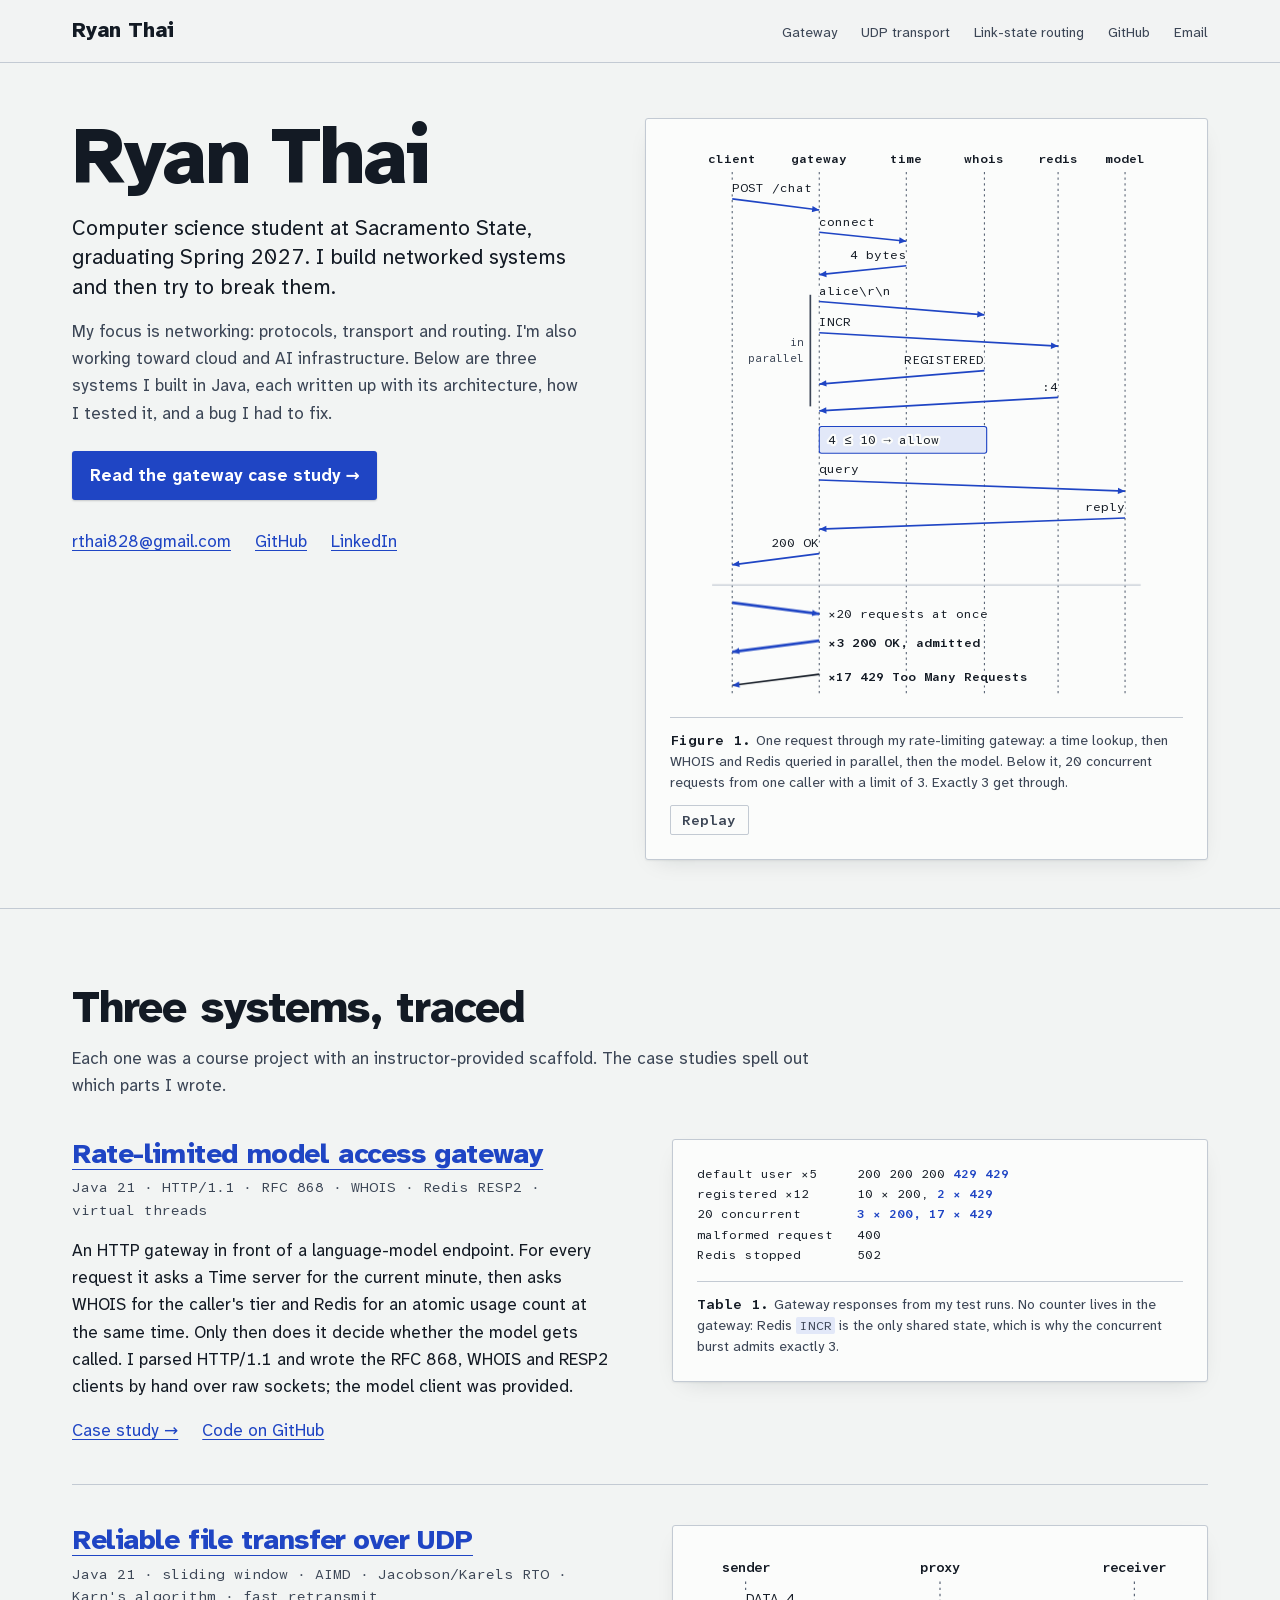
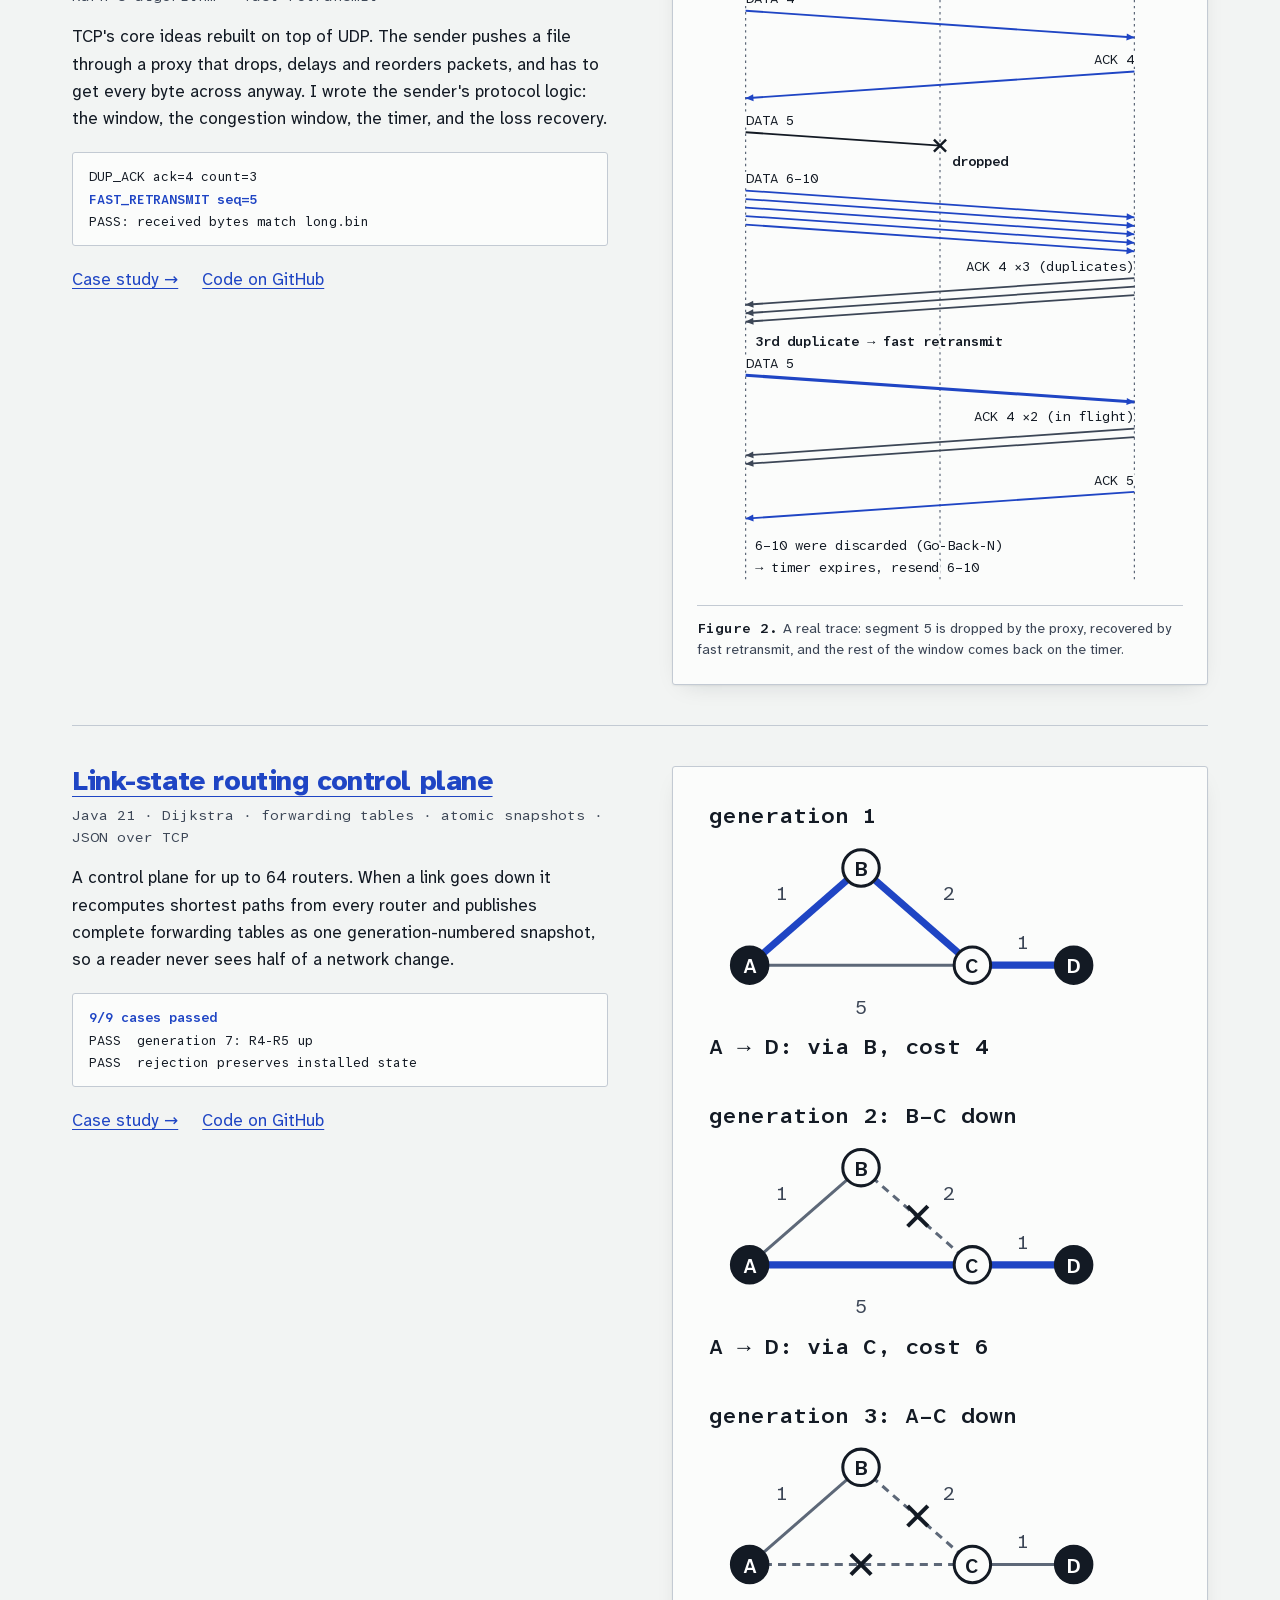
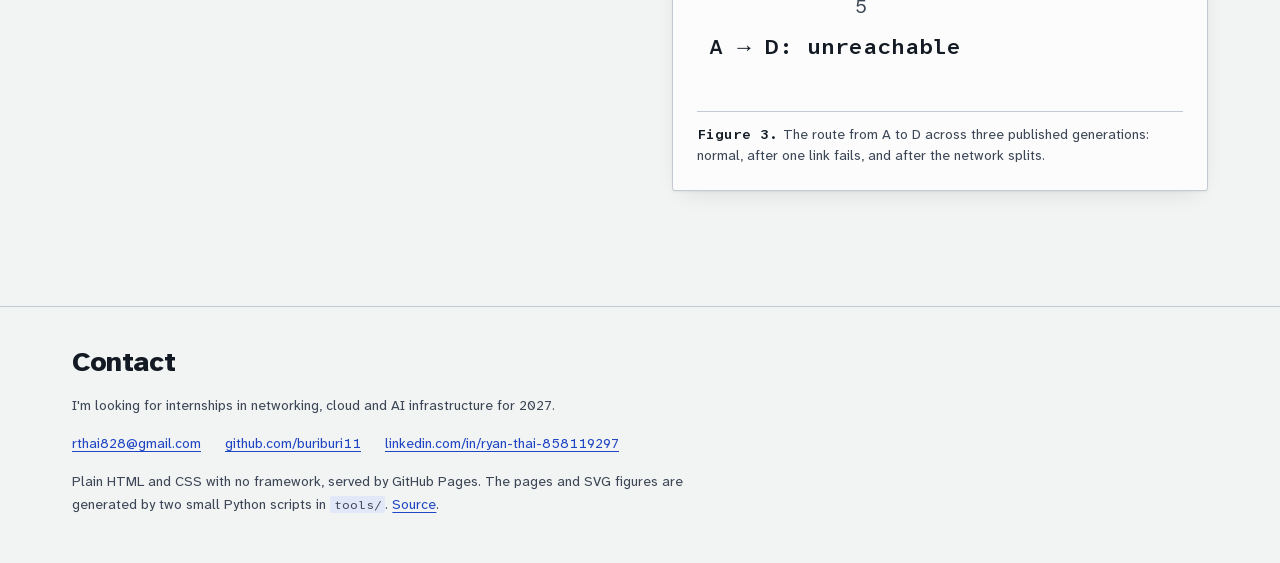
==== commit f9755256: "Fix review findings: accurate bug story, scaffold wording, readable mobile figures - Add tools/build" ====
--- a/index.html
+++ b/index.html
@@ -35,9 +35,9 @@
       </ul>
     </div>
     <figure class="fig" data-play>
-      <svg class="ladder" viewBox="0 0 400 470" role="img" aria-labelledby="fig1-t fig1-d" xmlns="http://www.w3.org/2000/svg"><title id="fig1-t">Figure 1: one request through the rate-limiting gateway, then a burst</title><desc id="fig1-d">A sequence diagram with six lifelines: client, gateway, time, whois, redis and model. The client posts to /chat. The gateway reads a 4-byte timestamp from the Time server, then queries WHOIS and sends INCR to Redis in parallel. WHOIS answers REGISTERED and Redis answers 4. Since 4 is at most 10 the request is allowed, the gateway queries the model and returns 200 OK. Below, 20 concurrent requests from one default-tier caller arrive; 3 receive 200 OK and 17 receive 429 Too Many Requests.</desc><text class="lane" x="26" y="18" text-anchor="middle">client</text><line class="life" x1="26" y1="26" x2="26" y2="464"/><text class="lane" x="104" y="18" text-anchor="middle">gateway</text><line class="life" x1="104" y1="26" x2="104" y2="464"/><text class="lane" x="182" y="18" text-anchor="middle">time</text><line class="life" x1="182" y1="26" x2="182" y2="464"/><text class="lane" x="252" y="18" text-anchor="middle">whois</text><line class="life" x1="252" y1="26" x2="252" y2="464"/><text class="lane" x="318" y="18" text-anchor="middle">redis</text><line class="life" x1="318" y1="26" x2="318" y2="464"/><text class="lane" x="378" y="18" text-anchor="middle">model</text><line class="life" x1="378" y1="26" x2="378" y2="464"/><g class="m " style="--i:0"><line x1="26" y1="46" x2="104.0" y2="58.0" pathLength="1"/><path class="head" d="M104.0 58.0L97.2 59.8L98.1 54.2Z"/><text x="65.0" y="46.0" text-anchor="middle">POST /chat</text></g><g class="m " style="--i:1"><line x1="104" y1="70" x2="182.0" y2="78.0" pathLength="1"/><path class="head" d="M182.0 78.0L175.4 80.2L175.9 74.5Z"/><text x="143.0" y="68.0" text-anchor="middle">connect</text></g><g class="m " style="--i:2"><line x1="182" y1="90" x2="104.0" y2="98.0" pathLength="1"/><path class="head" d="M104.0 98.0L110.1 94.5L110.6 100.2Z"/><text x="143.0" y="88.0" text-anchor="middle">4 bytes</text></g><g class="m " style="--i:3"><line x1="104" y1="120" x2="252.0" y2="134.0" pathLength="1"/><path class="head" d="M252.0 134.0L245.4 136.2L245.9 130.6Z"/><text x="195.8" y="122.7" text-anchor="middle">alice\r\n</text></g><g class="m " style="--i:4"><line x1="104" y1="120" x2="318.0" y2="150.0" pathLength="1"/><path class="head" d="M318.0 150.0L311.3 151.9L312.1 146.3Z"/></g><g class="m n" style="--i:4"><text x="296" y="146" text-anchor="middle">INCR</text></g><g class="m n bracket" style="--i:4"><path d="M96 114v62"/><text x="90" y="142" text-anchor="end">in</text><text x="90" y="155" text-anchor="end">parallel</text></g><g class="m " style="--i:5"><line x1="252" y1="168" x2="104.0" y2="182.0" pathLength="1"/><path class="head" d="M104.0 182.0L110.1 178.6L110.6 184.2Z"/><text x="178.0" y="169.0" text-anchor="middle">REGISTERED</text></g><g class="m " style="--i:6"><line x1="318" y1="168" x2="104.0" y2="198.0" pathLength="1"/><path class="head" d="M104.0 198.0L109.9 194.3L110.7 199.9Z"/><text x="134.0" y="188.8" text-anchor="middle">:4</text></g><g class="m n decide" style="--i:7"><rect x="104" y="212" width="150" height="24" rx="2"/><text x="112" y="228">4 ≤ 10 → allow</text></g><g class="m " style="--i:8"><line x1="104" y1="256" x2="378.0" y2="266.0" pathLength="1"/><path class="head" d="M378.0 266.0L371.5 268.6L371.7 262.9Z"/><text x="241.0" y="255.0" text-anchor="middle">query</text></g><g class="m " style="--i:9"><line x1="378" y1="280" x2="104.0" y2="290.0" pathLength="1"/><path class="head" d="M104.0 290.0L110.3 286.9L110.5 292.6Z"/><text x="241.0" y="279.0" text-anchor="middle">reply</text></g><g class="m " style="--i:10"><line x1="104" y1="304" x2="26.0" y2="314.0" pathLength="1"/><path class="head" d="M26.0 314.0L32.0 310.4L32.7 316.0Z"/><text x="65.0" y="303.0" text-anchor="middle">200 OK</text></g><g class="m n" style="--i:11"><line class="sep" x1="8" y1="334" x2="392" y2="334"/></g><g class="m burst" style="--i:11"><line x1="26" y1="352.0" x2="104" y2="358.0"/><line x1="26" y1="354.4" x2="104" y2="360.4"/><line x1="26" y1="356.8" x2="104" y2="362.8"/><line x1="26" y1="359.2" x2="104" y2="365.2"/><line x1="26" y1="361.6" x2="104" y2="367.6"/><line x1="26" y1="364.0" x2="104" y2="370.0"/><line x1="26" y1="366.4" x2="104" y2="372.4"/><line x1="26" y1="368.8" x2="104" y2="374.8"/><line x1="26" y1="371.2" x2="104" y2="377.2"/><line x1="26" y1="373.6" x2="104" y2="379.6"/><line x1="26" y1="376.0" x2="104" y2="382.0"/><line x1="26" y1="378.4" x2="104" y2="384.4"/><line x1="26" y1="380.8" x2="104" y2="386.8"/><line x1="26" y1="383.2" x2="104" y2="389.2"/><line x1="26" y1="385.6" x2="104" y2="391.6"/><line x1="26" y1="388.0" x2="104" y2="394.0"/><line x1="26" y1="390.4" x2="104" y2="396.4"/><line x1="26" y1="392.8" x2="104" y2="398.8"/><line x1="26" y1="395.2" x2="104" y2="401.2"/><line x1="26" y1="397.6" x2="104" y2="403.6"/><text x="112" y="372">20 requests at once</text></g><g class="m burst" style="--i:12"><line class="ok" x1="104" y1="410" x2="26" y2="416"/><line class="ok" x1="104" y1="414" x2="26" y2="420"/><line class="ok" x1="104" y1="418" x2="26" y2="424"/><line class="no" x1="104" y1="424.0" x2="26" y2="430.0"/><line class="no" x1="104" y1="426.4" x2="26" y2="432.4"/><line class="no" x1="104" y1="428.8" x2="26" y2="434.8"/><line class="no" x1="104" y1="431.2" x2="26" y2="437.2"/><line class="no" x1="104" y1="433.6" x2="26" y2="439.6"/><line class="no" x1="104" y1="436.0" x2="26" y2="442.0"/><line class="no" x1="104" y1="438.4" x2="26" y2="444.4"/><line class="no" x1="104" y1="440.8" x2="26" y2="446.8"/><line class="no" x1="104" y1="443.2" x2="26" y2="449.2"/><line class="no" x1="104" y1="445.6" x2="26" y2="451.6"/><line class="no" x1="104" y1="448.0" x2="26" y2="454.0"/><line class="no" x1="104" y1="450.4" x2="26" y2="456.4"/><line class="no" x1="104" y1="452.8" x2="26" y2="458.8"/><line class="no" x1="104" y1="455.2" x2="26" y2="461.2"/><line class="no" x1="104" y1="457.6" x2="26" y2="463.6"/><line class="no" x1="104" y1="460.0" x2="26" y2="466.0"/><line class="no" x1="104" y1="462.4" x2="26" y2="468.4"/><text class="tag ok-t" x="112" y="420">3 × 200 OK</text><text class="tag no-t" x="112" y="452">17 × 429 Too Many Requests</text></g></svg>
+      <svg class="ladder" viewBox="0 0 400 500" role="img" aria-labelledby="fig1-t fig1-d" xmlns="http://www.w3.org/2000/svg"><title id="fig1-t">Figure 1: one request through the rate-limiting gateway, then a burst</title><desc id="fig1-d">A sequence diagram with six lifelines: client, gateway, time, whois, redis and model. The client posts to /chat. The gateway reads a 4-byte timestamp from the Time server, then queries WHOIS and sends INCR to Redis in parallel. WHOIS answers REGISTERED and Redis answers 4. Since 4 is at most 10 the request is allowed, the gateway queries the model and returns 200 OK. Below, 20 concurrent requests from one default-tier caller arrive; 3 receive 200 OK and 17 receive 429 Too Many Requests.</desc><text class="lane" x="26" y="18" text-anchor="middle">client</text><line class="life" x1="26" y1="26" x2="26" y2="494"/><text class="lane" x="104" y="18" text-anchor="middle">gateway</text><line class="life" x1="104" y1="26" x2="104" y2="494"/><text class="lane" x="182" y="18" text-anchor="middle">time</text><line class="life" x1="182" y1="26" x2="182" y2="494"/><text class="lane" x="252" y="18" text-anchor="middle">whois</text><line class="life" x1="252" y1="26" x2="252" y2="494"/><text class="lane" x="318" y="18" text-anchor="middle">redis</text><line class="life" x1="318" y1="26" x2="318" y2="494"/><text class="lane" x="378" y="18" text-anchor="middle">model</text><line class="life" x1="378" y1="26" x2="378" y2="494"/><g class="m " style="--i:0"><line x1="26" y1="50" x2="104.0" y2="60.0" pathLength="1"/><path class="head" d="M104.0 60.0L97.3 62.0L98.0 56.4Z"/><text x="26.0" y="44.0" text-anchor="start">POST /chat</text></g><g class="m " style="--i:1"><line x1="104" y1="80" x2="182.0" y2="88.0" pathLength="1"/><path class="head" d="M182.0 88.0L175.4 90.2L175.9 84.5Z"/><text x="104.0" y="74.0" text-anchor="start">connect</text></g><g class="m " style="--i:2"><line x1="182" y1="110" x2="104.0" y2="118.0" pathLength="1"/><path class="head" d="M104.0 118.0L110.1 114.5L110.6 120.2Z"/><text x="182.0" y="104.0" text-anchor="end">4 bytes</text></g><g class="m " style="--i:3"><line x1="104" y1="142" x2="252.0" y2="154.0" pathLength="1"/><path class="head" d="M252.0 154.0L245.4 156.3L245.9 150.6Z"/><text x="104.0" y="136.0" text-anchor="start">alice\r\n</text></g><g class="m " style="--i:4"><line x1="104" y1="170" x2="318.0" y2="182.0" pathLength="1"/><path class="head" d="M318.0 182.0L311.5 184.5L311.8 178.8Z"/><text x="104.0" y="164.0" text-anchor="start">INCR</text></g><g class="m n bracket" style="--i:5"><path d="M96 136v100"/><text x="90" y="182" text-anchor="end">in</text><text x="90" y="196" text-anchor="end">parallel</text></g><g class="m " style="--i:6"><line x1="252" y1="204" x2="104.0" y2="216.0" pathLength="1"/><path class="head" d="M104.0 216.0L110.1 212.6L110.6 218.3Z"/><text x="252.0" y="198.0" text-anchor="end">REGISTERED</text></g><g class="m " style="--i:7"><line x1="318" y1="228" x2="104.0" y2="240.0" pathLength="1"/><path class="head" d="M104.0 240.0L110.2 236.8L110.5 242.5Z"/><text x="318.0" y="222.0" text-anchor="end">:4</text></g><g class="m n decide" style="--i:8"><rect x="104" y="254" width="150" height="24" rx="2"/><text x="112" y="270">4 ≤ 10 → allow</text></g><g class="m " style="--i:9"><line x1="104" y1="302" x2="378.0" y2="312.0" pathLength="1"/><path class="head" d="M378.0 312.0L371.5 314.6L371.7 308.9Z"/><text x="104.0" y="296.0" text-anchor="start">query</text></g><g class="m " style="--i:10"><line x1="378" y1="336" x2="104.0" y2="346.0" pathLength="1"/><path class="head" d="M104.0 346.0L110.3 342.9L110.5 348.6Z"/><text x="378.0" y="330.0" text-anchor="end">reply</text></g><g class="m " style="--i:11"><line x1="104" y1="368" x2="26.0" y2="378.0" pathLength="1"/><path class="head" d="M26.0 378.0L32.0 374.4L32.7 380.0Z"/><text x="104.0" y="362.0" text-anchor="end">200 OK</text></g><g class="m n" style="--i:12"><line class="sep" x1="8" y1="396" x2="392" y2="396"/></g><g class="m key" style="--i:12"><line x1="26" y1="412" x2="104.0" y2="422.0" pathLength="1"/><path class="head" d="M104.0 422.0L97.3 424.0L98.0 418.4Z"/></g><g class="m n" style="--i:13"><text x="112" y="426">×20 requests at once</text></g><g class="m key" style="--i:13"><line x1="104" y1="446" x2="26.0" y2="456.0" pathLength="1"/><path class="head" d="M26.0 456.0L32.0 452.4L32.7 458.0Z"/></g><g class="m n" style="--i:14"><text class="tag ok-t" x="112" y="452">×3 200 OK, admitted</text></g><g class="m lost" style="--i:14"><line x1="104" y1="476" x2="26.0" y2="486.0" pathLength="1"/><path class="head" d="M26.0 486.0L32.0 482.4L32.7 488.0Z"/></g><g class="m n" style="--i:15"><text class="tag" x="112" y="482">×17 429 Too Many Requests</text></g></svg>
       <figcaption><span class="fig-n">Figure 1.</span>One request through my rate-limiting gateway: a time lookup, then WHOIS and Redis queried in parallel, then the model. Below it, 20 concurrent requests from one caller with a limit of 3. Exactly 3 get through.
-        <span class="fig-actions"><a class="go" href="projects/rate-limited-gateway.html">Read the gateway case study →</a><button class="replay" type="button" hidden>Replay</button></span>
+        <span class="fig-actions"><button class="replay" type="button" hidden>Replay</button></span>
       </figcaption>
     </figure>
   </div>
@@ -51,12 +51,12 @@
         <div>
           <h3><a href="projects/rate-limited-gateway.html">Rate-limited model access gateway</a></h3>
           <p class="stack">Java 21 · HTTP/1.1 · RFC 868 · WHOIS · Redis RESP2 · virtual threads</p>
-          <p>An HTTP gateway in front of a language-model endpoint. For every request it asks a Time server for the current minute, then asks WHOIS for the caller's tier and Redis for an atomic usage count at the same time. Only then does it decide whether the model gets called. I framed all four wire protocols by hand over raw sockets.</p>
+          <p>An HTTP gateway in front of a language-model endpoint. For every request it asks a Time server for the current minute, then asks WHOIS for the caller's tier and Redis for an atomic usage count at the same time. Only then does it decide whether the model gets called. I parsed HTTP/1.1 and wrote the RFC 868, WHOIS and RESP2 clients by hand over raw sockets; the model client was provided.</p>
           <ul class="links"><li><a href="projects/rate-limited-gateway.html">Case study →</a></li><li><a href="https://github.com/buriburi11/P1">Code on GitHub</a></li></ul>
         </div>
         <figure class="fig">
           <pre class="bare"><code>default user ×5     200 200 200 <span class="hl">429 429</span>
-registered ×12      10 × 200, <span class="hl">429</span>
+registered ×12      10 × 200, <span class="hl">2 × 429</span>
 20 concurrent       <span class="hl">3 × 200, 17 × 429</span>
 malformed request   400
 Redis stopped       502</code></pre>
@@ -69,11 +69,13 @@
           <h3><a href="projects/reliable-udp-transfer.html">Reliable file transfer over UDP</a></h3>
           <p class="stack">Java 21 · sliding window · AIMD · Jacobson/Karels RTO · Karn's algorithm · fast retransmit</p>
           <p>TCP's core ideas rebuilt on top of UDP. The sender pushes a file through a proxy that drops, delays and reorders packets, and has to get every byte across anyway. I wrote the sender's protocol logic: the window, the congestion window, the timer, and the loss recovery.</p>
-          <p class="result">One dropped segment → 3 duplicate ACKs → <b>fast retransmit</b>. I also found and fixed an inverted check that had silently disabled it.</p>
+          <pre class="result"><code>DUP_ACK ack=4 count=3
+<b>FAST_RETRANSMIT seq=5</b>
+PASS: received bytes match long.bin</code></pre>
           <ul class="links"><li><a href="projects/reliable-udp-transfer.html">Case study →</a></li><li><a href="https://github.com/buriburi11/P2">Code on GitHub</a></li></ul>
         </div>
         <figure class="fig">
-          <svg class="ladder" viewBox="0 0 400 434" role="img" aria-labelledby="fig2-t fig2-d" xmlns="http://www.w3.org/2000/svg"><title id="fig2-t">Figure 2: recovering one lost segment</title><desc id="fig2-d">A sequence diagram with three lifelines: sender, proxy and receiver. DATA 4 is delivered and acknowledged. DATA 5 is dropped at the proxy. DATA 6, 7 and 8 arrive, and the receiver answers each with a duplicate ACK 4. On the third duplicate ACK the sender fast-retransmits DATA 5 and receives ACK 5. Because the receiver is Go-Back-N it had discarded segments 6 through 10, so they are resent after the retransmission timer expires.</desc><text class="lane" x="40" y="18" text-anchor="middle">sender</text><line class="life" x1="40" y1="26" x2="40" y2="428"/><text class="lane" x="200" y="18" text-anchor="middle">proxy</text><line class="life" x1="200" y1="26" x2="200" y2="428"/><text class="lane" x="360" y="18" text-anchor="middle">receiver</text><line class="life" x1="360" y1="26" x2="360" y2="428"/><g class="m " style="--i:0"><line x1="40" y1="52" x2="360.0" y2="78.0" pathLength="1"/><path class="head" d="M360.0 78.0L353.4 80.3L353.9 74.6Z"/><text x="120.0" y="52.5" text-anchor="middle">DATA 4</text></g><g class="m " style="--i:1"><line x1="360" y1="86" x2="40.0" y2="112.0" pathLength="1"/><path class="head" d="M40.0 112.0L46.1 108.6L46.6 114.3Z"/><text x="120.0" y="99.5" text-anchor="middle">ACK 4</text></g><g class="m lost" style="--i:2"><line x1="40" y1="128" x2="200.0" y2="141.0" pathLength="1"/><path class="x" d="M195.0 136.0l10 10M205.0 136.0l-10 10"/><text x="120.0" y="128.5" text-anchor="middle">DATA 5</text></g><g class="m n lossnote" style="--i:3"><text x="210" y="150" text-anchor="start">dropped</text></g><g class="m " style="--i:4"><line x1="40" y1="160" x2="360.0" y2="186.0" pathLength="1"/><path class="head" d="M360.0 186.0L353.4 188.3L353.9 182.6Z"/><text x="120.0" y="160.5" text-anchor="middle">DATA 6</text></g><g class="m " style="--i:4"><line x1="40" y1="176" x2="360.0" y2="202.0" pathLength="1"/><path class="head" d="M360.0 202.0L353.4 204.3L353.9 198.6Z"/></g><g class="m " style="--i:4"><line x1="40" y1="192" x2="360.0" y2="218.0" pathLength="1"/><path class="head" d="M360.0 218.0L353.4 220.3L353.9 214.6Z"/></g><g class="m dup" style="--i:5"><line x1="360" y1="224" x2="40.0" y2="250.0" pathLength="1"/><path class="head" d="M40.0 250.0L46.1 246.6L46.6 252.3Z"/></g><g class="m dup" style="--i:5"><line x1="360" y1="240" x2="40.0" y2="266.0" pathLength="1"/><path class="head" d="M40.0 266.0L46.1 262.6L46.6 268.3Z"/></g><g class="m dup" style="--i:5"><line x1="360" y1="256" x2="40.0" y2="282.0" pathLength="1"/><path class="head" d="M40.0 282.0L46.1 278.6L46.6 284.3Z"/><text x="161.6" y="288.1" text-anchor="middle">ACK 4  (dup ×3)</text></g><g class="m n callout" style="--i:6"><text x="48" y="300" text-anchor="start">3rd duplicate → fast retransmit</text></g><g class="m key" style="--i:7"><line x1="40" y1="314" x2="360.0" y2="340.0" pathLength="1"/><path class="head" d="M360.0 340.0L353.4 342.3L353.9 336.6Z"/><text x="120.0" y="314.5" text-anchor="middle">DATA 5</text></g><g class="m " style="--i:8"><line x1="360" y1="350" x2="40.0" y2="376.0" pathLength="1"/><path class="head" d="M40.0 376.0L46.1 372.6L46.6 378.3Z"/><text x="120.0" y="363.5" text-anchor="middle">ACK 5</text></g><g class="m n note" style="--i:9"><text x="48" y="404" text-anchor="start">6–10 were discarded (Go-Back-N)</text></g><g class="m n note" style="--i:10"><text x="48" y="420" text-anchor="start">→ RTO expires, resend 6–10</text></g></svg>
+          <svg class="ladder" viewBox="0 0 400 526" role="img" aria-labelledby="fig2-t fig2-d" xmlns="http://www.w3.org/2000/svg"><title id="fig2-t">Figure 2: recovering one lost segment</title><desc id="fig2-d">A sequence diagram with three lifelines: sender, proxy and receiver. DATA 4 is delivered and acknowledged. DATA 5 is dropped at the proxy. DATA 6 through 10 arrive, and the receiver answers with duplicate ACK 4s. On the third duplicate the sender fast-retransmits DATA 5; two more duplicates that were already in flight arrive, then ACK 5. Because the receiver is Go-Back-N it had discarded segments 6 through 10, so they are resent after the retransmission timer expires.</desc><text class="lane" x="40" y="18" text-anchor="middle">sender</text><line class="life" x1="40" y1="26" x2="40" y2="520"/><text class="lane" x="200" y="18" text-anchor="middle">proxy</text><line class="life" x1="200" y1="26" x2="200" y2="520"/><text class="lane" x="360" y="18" text-anchor="middle">receiver</text><line class="life" x1="360" y1="26" x2="360" y2="520"/><g class="m " style="--i:0"><line x1="40" y1="50" x2="360.0" y2="72.0" pathLength="1"/><path class="head" d="M360.0 72.0L353.4 74.4L353.8 68.7Z"/><text x="40.0" y="44.0" text-anchor="start">DATA 4</text></g><g class="m " style="--i:1"><line x1="360" y1="100" x2="40.0" y2="122.0" pathLength="1"/><path class="head" d="M40.0 122.0L46.2 118.7L46.6 124.4Z"/><text x="360.0" y="94.0" text-anchor="end">ACK 4</text></g><g class="m lost" style="--i:2"><line x1="40" y1="150" x2="200.0" y2="161.0" pathLength="1"/><path class="x" d="M195.0 156.0l10 10M205.0 156.0l-10 10"/><text x="40.0" y="144.0" text-anchor="start">DATA 5</text></g><g class="m n lossnote" style="--i:3"><text x="210" y="178" text-anchor="start">dropped</text></g><g class="m " style="--i:4"><line x1="40" y1="198" x2="360.0" y2="220.0" pathLength="1"/><path class="head" d="M360.0 220.0L353.4 222.4L353.8 216.7Z"/><text x="40.0" y="192.0" text-anchor="start">DATA 6–10</text></g><g class="m " style="--i:4"><line x1="40" y1="205" x2="360.0" y2="227.0" pathLength="1"/><path class="head" d="M360.0 227.0L353.4 229.4L353.8 223.7Z"/></g><g class="m " style="--i:4"><line x1="40" y1="212" x2="360.0" y2="234.0" pathLength="1"/><path class="head" d="M360.0 234.0L353.4 236.4L353.8 230.7Z"/></g><g class="m " style="--i:4"><line x1="40" y1="219" x2="360.0" y2="241.0" pathLength="1"/><path class="head" d="M360.0 241.0L353.4 243.4L353.8 237.7Z"/></g><g class="m " style="--i:4"><line x1="40" y1="226" x2="360.0" y2="248.0" pathLength="1"/><path class="head" d="M360.0 248.0L353.4 250.4L353.8 244.7Z"/></g><g class="m dup" style="--i:5"><line x1="360" y1="270" x2="40.0" y2="292.0" pathLength="1"/><path class="head" d="M40.0 292.0L46.2 288.7L46.6 294.4Z"/><text x="360.0" y="264.0" text-anchor="end">ACK 4 ×3 (duplicates)</text></g><g class="m dup" style="--i:5"><line x1="360" y1="277" x2="40.0" y2="299.0" pathLength="1"/><path class="head" d="M40.0 299.0L46.2 295.7L46.6 301.4Z"/></g><g class="m dup" style="--i:5"><line x1="360" y1="284" x2="40.0" y2="306.0" pathLength="1"/><path class="head" d="M40.0 306.0L46.2 302.7L46.6 308.4Z"/></g><g class="m n callout" style="--i:6"><text x="48" y="326" text-anchor="start">3rd duplicate → fast retransmit</text></g><g class="m key" style="--i:7"><line x1="40" y1="350" x2="360.0" y2="372.0" pathLength="1"/><path class="head" d="M360.0 372.0L353.4 374.4L353.8 368.7Z"/><text x="40.0" y="344.0" text-anchor="start">DATA 5</text></g><g class="m dup" style="--i:8"><line x1="360" y1="394" x2="40.0" y2="416.0" pathLength="1"/><path class="head" d="M40.0 416.0L46.2 412.7L46.6 418.4Z"/><text x="360.0" y="388.0" text-anchor="end">ACK 4 ×2 (in flight)</text></g><g class="m dup" style="--i:8"><line x1="360" y1="401" x2="40.0" y2="423.0" pathLength="1"/><path class="head" d="M40.0 423.0L46.2 419.7L46.6 425.4Z"/></g><g class="m " style="--i:9"><line x1="360" y1="446" x2="40.0" y2="468.0" pathLength="1"/><path class="head" d="M40.0 468.0L46.2 464.7L46.6 470.4Z"/><text x="360.0" y="440.0" text-anchor="end">ACK 5</text></g><g class="m n note" style="--i:10"><text x="48" y="494" text-anchor="start">6–10 were discarded (Go-Back-N)</text></g><g class="m n note" style="--i:11"><text x="48" y="512" text-anchor="start">→ timer expires, resend 6–10</text></g></svg>
           <figcaption><span class="fig-n">Figure 2.</span>A real trace: segment 5 is dropped by the proxy, recovered by fast retransmit, and the rest of the window comes back on the timer.</figcaption>
         </figure>
       </article>
@@ -83,11 +85,13 @@
           <h3><a href="projects/link-state-routing.html">Link-state routing control plane</a></h3>
           <p class="stack">Java 21 · Dijkstra · forwarding tables · atomic snapshots · JSON over TCP</p>
           <p>A control plane for up to 64 routers. When a link goes down it recomputes shortest paths from every router and publishes complete forwarding tables as one generation-numbered snapshot, so a reader never sees half of a network change.</p>
-          <p class="result">Failover and partition verified across 7 generations; <b>9/9</b> unit tests and the end-to-end simulator pass.</p>
+          <pre class="result"><code><b>9/9 cases passed</b>
+PASS  generation 7: R4-R5 up
+PASS  rejection preserves installed state</code></pre>
           <ul class="links"><li><a href="projects/link-state-routing.html">Case study →</a></li><li><a href="https://github.com/buriburi11/P3">Code on GitHub</a></li></ul>
         </div>
         <figure class="fig">
-          <svg class="topo" viewBox="-6 -16 400 380" role="img" aria-labelledby="fig3-t fig3-d" xmlns="http://www.w3.org/2000/svg"><title id="fig3-t">Figure 3: failover, then a partition</title><desc id="fig3-d">Three snapshots of a four-router network with links A–B cost 1, B–C cost 2, A–C cost 5 and C–D cost 1. In generation 1 the route from A to D goes via B at cost 4. After the B–C link fails, generation 2 routes A to D via C at cost 6. After the A–C link also fails, generation 3 marks D unreachable from A.</desc><g class="m panel" style="--i:0" transform="translate(0,0)"><text class="ptitle" x="0" y="0">generation 1</text><line class="link on" x1="20" y1="70" x2="75" y2="22"/><text class="cost" x="48" y="40" text-anchor="middle">1</text><line class="link on" x1="75" y1="22" x2="130" y2="70"/><text class="cost" x="102" y="40" text-anchor="middle">2</text><line class="link" x1="20" y1="70" x2="130" y2="70"/><text class="cost" x="75" y="81" text-anchor="middle">5</text><line class="link on" x1="130" y1="70" x2="180" y2="70"/><text class="cost" x="155" y="64" text-anchor="middle">1</text><circle class="node end" cx="20" cy="70" r="9"/><text class="nl" x="20" y="74" text-anchor="middle">A</text><circle class="node" cx="75" cy="22" r="9"/><text class="nl" x="75" y="26" text-anchor="middle">B</text><circle class="node" cx="130" cy="70" r="9"/><text class="nl" x="130" y="74" text-anchor="middle">C</text><circle class="node end" cx="180" cy="70" r="9"/><text class="nl" x="180" y="74" text-anchor="middle">D</text><text class="res" x="210" y="74">A → D: via B, cost 4</text></g><g class="m panel" style="--i:1" transform="translate(0,128)"><text class="ptitle" x="0" y="0">generation 2: B–C down</text><line class="link" x1="20" y1="70" x2="75" y2="22"/><text class="cost" x="48" y="40" text-anchor="middle">1</text><line class="link down" x1="75" y1="22" x2="130" y2="70"/><text class="cost" x="102" y="40" text-anchor="middle">2</text><path class="x" d="M98 41l10 10M108 41l-10 10"/><line class="link on" x1="20" y1="70" x2="130" y2="70"/><text class="cost" x="75" y="81" text-anchor="middle">5</text><line class="link on" x1="130" y1="70" x2="180" y2="70"/><text class="cost" x="155" y="64" text-anchor="middle">1</text><circle class="node end" cx="20" cy="70" r="9"/><text class="nl" x="20" y="74" text-anchor="middle">A</text><circle class="node" cx="75" cy="22" r="9"/><text class="nl" x="75" y="26" text-anchor="middle">B</text><circle class="node" cx="130" cy="70" r="9"/><text class="nl" x="130" y="74" text-anchor="middle">C</text><circle class="node end" cx="180" cy="70" r="9"/><text class="nl" x="180" y="74" text-anchor="middle">D</text><text class="res" x="210" y="74">A → D: via C, cost 6</text></g><g class="m panel" style="--i:2" transform="translate(0,256)"><text class="ptitle" x="0" y="0">generation 3: A–C down</text><line class="link" x1="20" y1="70" x2="75" y2="22"/><text class="cost" x="48" y="40" text-anchor="middle">1</text><line class="link down" x1="75" y1="22" x2="130" y2="70"/><text class="cost" x="102" y="40" text-anchor="middle">2</text><path class="x" d="M98 41l10 10M108 41l-10 10"/><line class="link down" x1="20" y1="70" x2="130" y2="70"/><text class="cost" x="75" y="81" text-anchor="middle">5</text><path class="x" d="M70 65l10 10M80 65l-10 10"/><line class="link" x1="130" y1="70" x2="180" y2="70"/><text class="cost" x="155" y="64" text-anchor="middle">1</text><circle class="node end" cx="20" cy="70" r="9"/><text class="nl" x="20" y="74" text-anchor="middle">A</text><circle class="node" cx="75" cy="22" r="9"/><text class="nl" x="75" y="26" text-anchor="middle">B</text><circle class="node" cx="130" cy="70" r="9"/><text class="nl" x="130" y="74" text-anchor="middle">C</text><circle class="node end" cx="180" cy="70" r="9"/><text class="nl" x="180" y="74" text-anchor="middle">D</text><text class="res" x="210" y="74">A → D: unreachable</text></g></svg>
+          <svg class="topo" viewBox="-6 -16 240 446" role="img" aria-labelledby="fig3-t fig3-d" xmlns="http://www.w3.org/2000/svg"><title id="fig3-t">Figure 3: failover, then a partition</title><desc id="fig3-d">Three snapshots of a four-router network with links A–B cost 1, B–C cost 2, A–C cost 5 and C–D cost 1. In generation 1 the route from A to D goes via B at cost 4. After the B–C link fails, generation 2 routes A to D via C at cost 6. After the A–C link also fails, generation 3 marks D unreachable from A.</desc><g class="m panel" style="--i:0" transform="translate(0,0)"><text class="ptitle" x="0" y="0">generation 1</text><line class="link on" x1="20" y1="70" x2="75" y2="22"/><text class="cost" x="36" y="38" text-anchor="middle">1</text><line class="link on" x1="75" y1="22" x2="130" y2="70"/><text class="cost" x="118" y="38" text-anchor="middle">2</text><line class="link" x1="20" y1="70" x2="130" y2="70"/><text class="cost" x="75" y="94" text-anchor="middle">5</text><line class="link on" x1="130" y1="70" x2="180" y2="70"/><text class="cost" x="155" y="62" text-anchor="middle">1</text><circle class="node end" cx="20" cy="70" r="9"/><text class="nl" x="20" y="74" text-anchor="middle">A</text><circle class="node" cx="75" cy="22" r="9"/><text class="nl" x="75" y="26" text-anchor="middle">B</text><circle class="node" cx="130" cy="70" r="9"/><text class="nl" x="130" y="74" text-anchor="middle">C</text><circle class="node end" cx="180" cy="70" r="9"/><text class="nl" x="180" y="74" text-anchor="middle">D</text><text class="res" x="0" y="114">A → D: via B, cost 4</text></g><g class="m panel" style="--i:1" transform="translate(0,148)"><text class="ptitle" x="0" y="0">generation 2: B–C down</text><line class="link" x1="20" y1="70" x2="75" y2="22"/><text class="cost" x="36" y="38" text-anchor="middle">1</text><line class="link down" x1="75" y1="22" x2="130" y2="70"/><text class="cost" x="118" y="38" text-anchor="middle">2</text><path class="x" d="M98 41l10 10M108 41l-10 10"/><line class="link on" x1="20" y1="70" x2="130" y2="70"/><text class="cost" x="75" y="94" text-anchor="middle">5</text><line class="link on" x1="130" y1="70" x2="180" y2="70"/><text class="cost" x="155" y="62" text-anchor="middle">1</text><circle class="node end" cx="20" cy="70" r="9"/><text class="nl" x="20" y="74" text-anchor="middle">A</text><circle class="node" cx="75" cy="22" r="9"/><text class="nl" x="75" y="26" text-anchor="middle">B</text><circle class="node" cx="130" cy="70" r="9"/><text class="nl" x="130" y="74" text-anchor="middle">C</text><circle class="node end" cx="180" cy="70" r="9"/><text class="nl" x="180" y="74" text-anchor="middle">D</text><text class="res" x="0" y="114">A → D: via C, cost 6</text></g><g class="m panel" style="--i:2" transform="translate(0,296)"><text class="ptitle" x="0" y="0">generation 3: A–C down</text><line class="link" x1="20" y1="70" x2="75" y2="22"/><text class="cost" x="36" y="38" text-anchor="middle">1</text><line class="link down" x1="75" y1="22" x2="130" y2="70"/><text class="cost" x="118" y="38" text-anchor="middle">2</text><path class="x" d="M98 41l10 10M108 41l-10 10"/><line class="link down" x1="20" y1="70" x2="130" y2="70"/><text class="cost" x="75" y="94" text-anchor="middle">5</text><path class="x" d="M70 65l10 10M80 65l-10 10"/><line class="link" x1="130" y1="70" x2="180" y2="70"/><text class="cost" x="155" y="62" text-anchor="middle">1</text><circle class="node end" cx="20" cy="70" r="9"/><text class="nl" x="20" y="74" text-anchor="middle">A</text><circle class="node" cx="75" cy="22" r="9"/><text class="nl" x="75" y="26" text-anchor="middle">B</text><circle class="node" cx="130" cy="70" r="9"/><text class="nl" x="130" y="74" text-anchor="middle">C</text><circle class="node end" cx="180" cy="70" r="9"/><text class="nl" x="180" y="74" text-anchor="middle">D</text><text class="res" x="0" y="114">A → D: unreachable</text></g></svg>
           <figcaption><span class="fig-n">Figure 3.</span>The route from A to D across three published generations: normal, after one link fails, and after the network splits.</figcaption>
         </figure>
       </article>
@@ -103,7 +107,7 @@
       <li><a href="https://github.com/buriburi11">github.com/buriburi11</a></li>
       <li><a href="https://www.linkedin.com/in/ryan-thai-858119297/">linkedin.com/in/ryan-thai-858119297</a></li>
     </ul>
-    <p>This site is hand-written HTML and CSS with no framework, served by GitHub Pages. <a href="https://github.com/buriburi11/buriburi11.github.io">Source</a>.</p>
+    <p>Plain HTML and CSS with no framework, served by GitHub Pages. The pages and SVG figures are generated by two small Python scripts in <code>tools/</code>. <a href="https://github.com/buriburi11/buriburi11.github.io">Source</a>.</p>
   </div>
 </footer>
 <script>
--- a/style.css
+++ b/style.css
@@ -44,9 +44,7 @@
 :root {
   --pad: #f2f4f3;           /* engineering-pad ground */
   --sheet: #fbfcfb;         /* figure and code sheets */
-  --grid-minor: rgb(31 52 82 / 0.045);
-  --grid-major: rgb(31 52 82 / 0.085);
-  --ink: #131a24;
+    --ink: #131a24;
   --ink-2: #3c4656;         /* secondary text, 8.6:1 on pad */
   --ink-3: #5d6878;         /* tertiary, 5.4:1 on pad */
   --rule: #c3cad3;
@@ -206,8 +204,6 @@
   list-style: none;
   margin: 1.75rem 0 0;
   padding: 0;
-  font-family: var(--mono);
-  font-size: var(--step--1);
 }
 .contact a { overflow-wrap: anywhere; }
 
@@ -220,13 +216,6 @@
   border-radius: 3px;
   box-shadow: 0 1px 2px rgb(19 26 36 / 0.06), 0 8px 24px -12px rgb(19 26 36 / 0.18);
   padding: clamp(0.75rem, 0.4rem + 1.5vw, 1.5rem);
-}
-.fig > svg {
-  background-image:
-    linear-gradient(var(--grid-major) 1px, transparent 1px),
-    linear-gradient(90deg, var(--grid-major) 1px, transparent 1px);
-  background-size: 24px 24px;
-  background-position: -1px -1px;
 }
 .fig svg { display: block; width: 100%; height: auto; max-width: 34rem; margin-inline: auto; }
 .intro .fig svg { max-height: min(62vh, 36rem); }
@@ -275,10 +264,6 @@
 
 /* ladder notation */
 svg text { font-family: var(--mono); font-size: 11px; fill: var(--ink); }
-@media (max-width: 40rem) {
-  svg text { font-size: 13.5px; }
-  .ladder .bracket text, .topo .cost { font-size: 12px; }
-}
 .ladder .lane, .topo .ptitle { font-weight: 600; fill: var(--ink); }
 .ladder .life { stroke: var(--ink-3); stroke-width: 1; stroke-dasharray: 2 3; }
 .ladder .m line { stroke: var(--packet); stroke-width: 1.5; }
@@ -315,6 +300,10 @@
 .topo .nl { font-weight: 600; }
 .topo .cost { fill: var(--ink-2); font-size: 10px; }
 .topo .res { font-weight: 600; }
+@media (max-width: 40rem) {
+  svg text { font-size: 15px; }
+  .ladder .bracket text, .topo .cost { font-size: 14px; }
+}
 
 /* signature motion: messages travel in time order. Content is visible without it. */
 @media (prefers-reduced-motion: no-preference) {
@@ -357,11 +346,11 @@
   border: 1px solid var(--rule);
   background: var(--sheet);
   padding: 0.75rem 1rem;
-  font-family: var(--mono);
-  font-size: var(--step--1);
-  line-height: 1.5;
+  font-size: var(--step--1);
+  line-height: 1.6;
   margin: 1.25rem 0;
   max-width: var(--measure);
+  border-radius: 3px;
 }
 .project .result b { color: var(--packet); font-weight: 600; }
 .links {
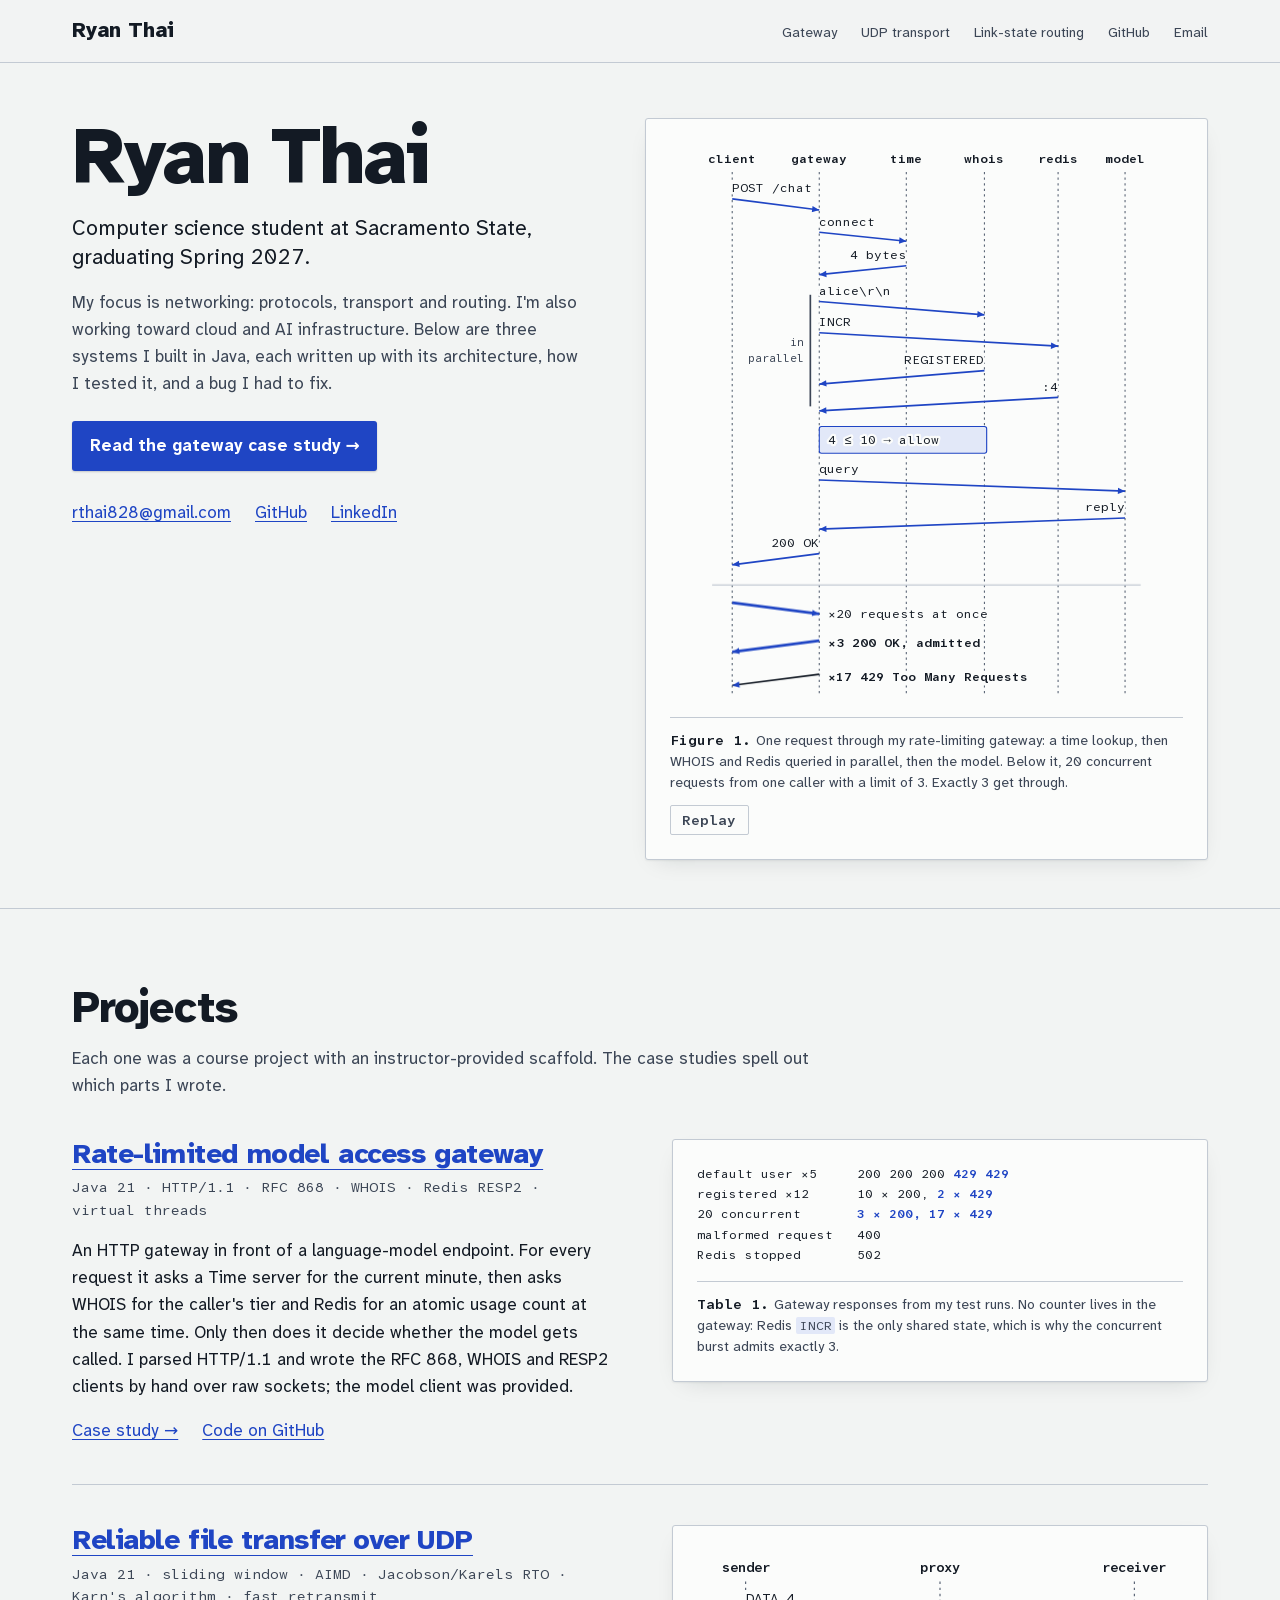
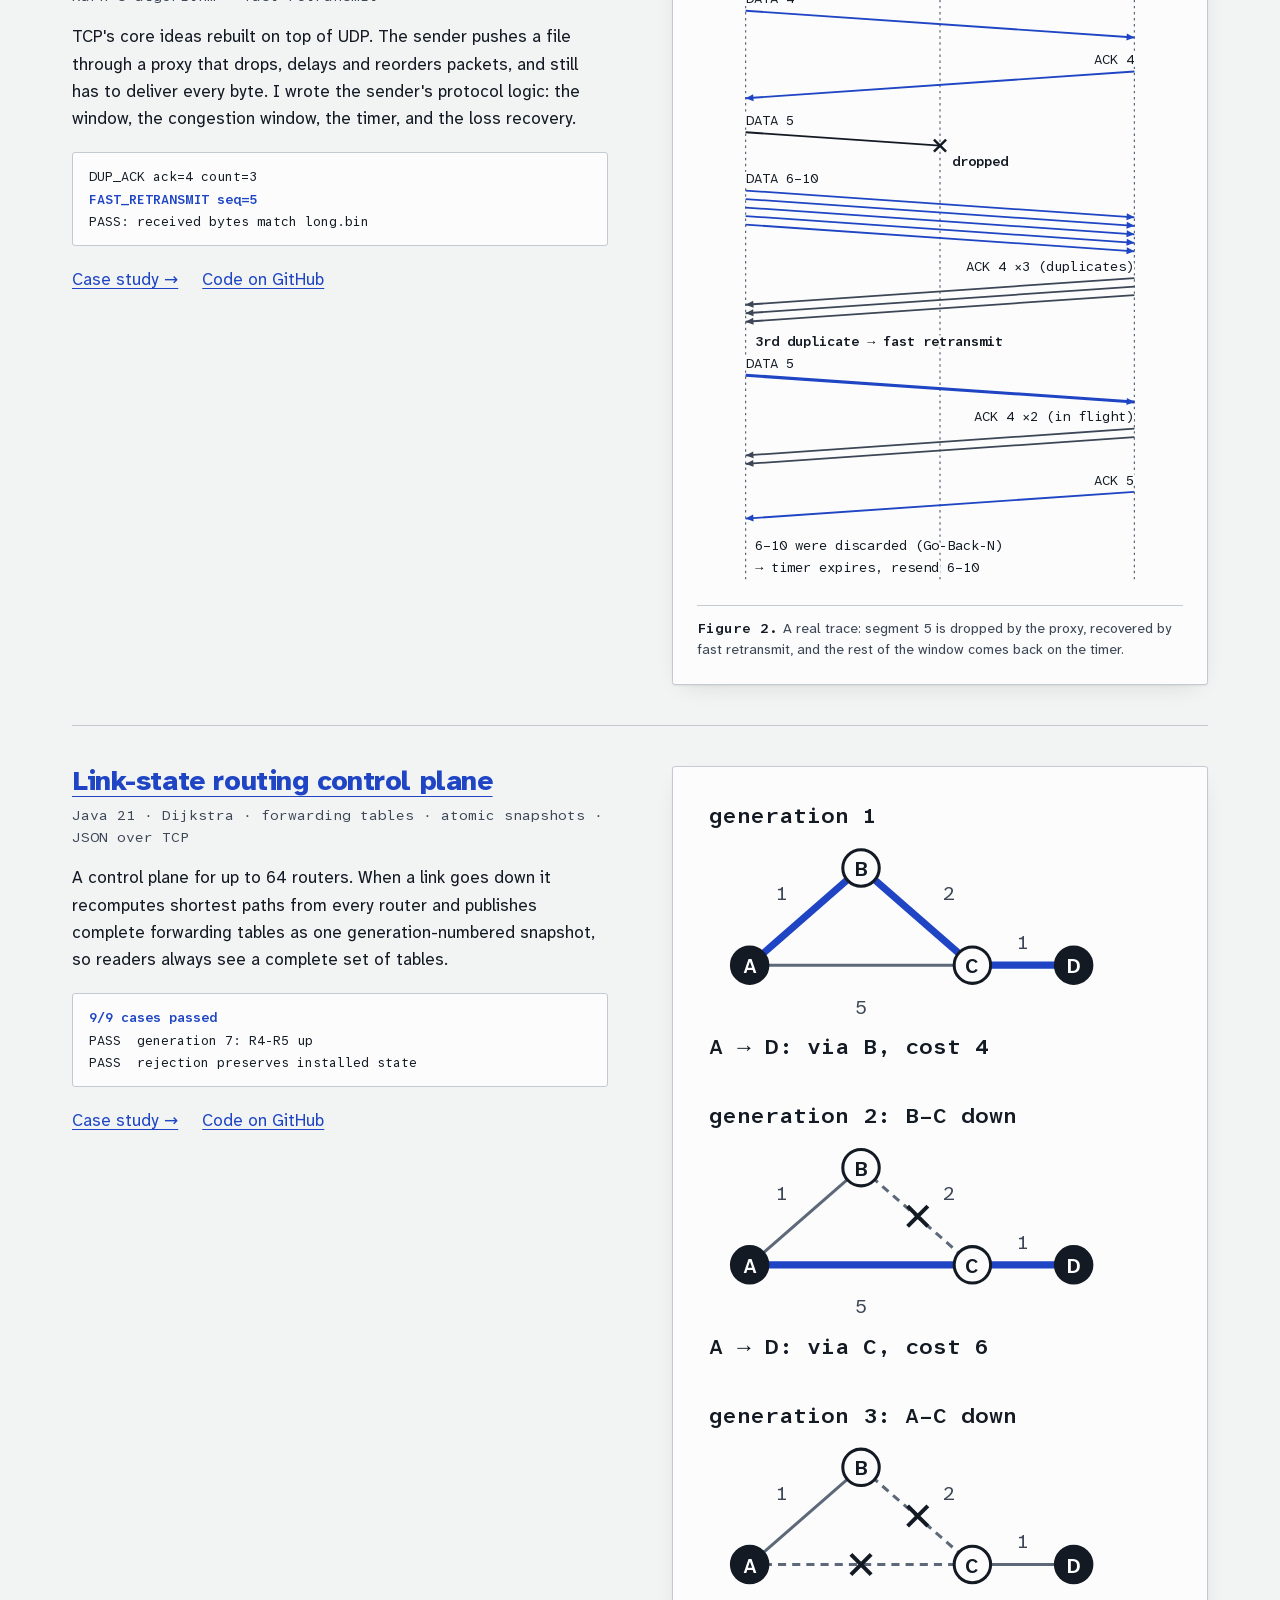
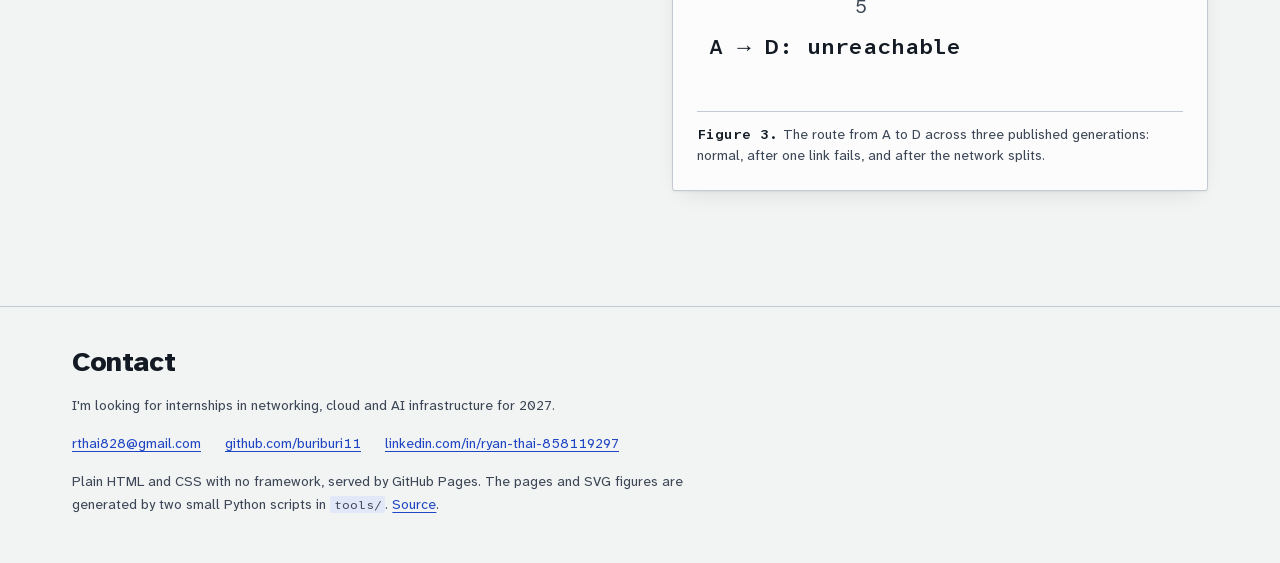
==== commit e8798944: "Plainer wording: remove showy phrasing from copy" ====
--- a/index.html
+++ b/index.html
@@ -25,7 +25,7 @@
   <div class="wrap intro">
     <div>
       <h1>Ryan Thai</h1>
-      <p class="who">Computer science student at Sacramento State, graduating Spring 2027. I build networked systems and then try to break them.</p>
+      <p class="who">Computer science student at Sacramento State, graduating Spring 2027.</p>
       <p class="what">My focus is networking: protocols, transport and routing. I'm also working toward cloud and AI infrastructure. Below are three systems I built in Java, each written up with its architecture, how I tested it, and a bug I had to fix.</p>
       <p class="cta"><a class="go primary" href="projects/rate-limited-gateway.html">Read the gateway case study →</a></p>
       <ul class="contact" aria-label="Contact">
@@ -44,7 +44,7 @@
 
   <section class="section" aria-labelledby="work">
     <div class="wrap">
-      <h2 id="work">Three systems, traced</h2>
+      <h2 id="work">Projects</h2>
       <p class="lede">Each one was a course project with an instructor-provided scaffold. The case studies spell out which parts I wrote.</p>
 
       <article class="project">
@@ -68,7 +68,7 @@
         <div>
           <h3><a href="projects/reliable-udp-transfer.html">Reliable file transfer over UDP</a></h3>
           <p class="stack">Java 21 · sliding window · AIMD · Jacobson/Karels RTO · Karn's algorithm · fast retransmit</p>
-          <p>TCP's core ideas rebuilt on top of UDP. The sender pushes a file through a proxy that drops, delays and reorders packets, and has to get every byte across anyway. I wrote the sender's protocol logic: the window, the congestion window, the timer, and the loss recovery.</p>
+          <p>TCP's core ideas rebuilt on top of UDP. The sender pushes a file through a proxy that drops, delays and reorders packets, and still has to deliver every byte. I wrote the sender's protocol logic: the window, the congestion window, the timer, and the loss recovery.</p>
           <pre class="result"><code>DUP_ACK ack=4 count=3
 <b>FAST_RETRANSMIT seq=5</b>
 PASS: received bytes match long.bin</code></pre>
@@ -84,7 +84,7 @@
         <div>
           <h3><a href="projects/link-state-routing.html">Link-state routing control plane</a></h3>
           <p class="stack">Java 21 · Dijkstra · forwarding tables · atomic snapshots · JSON over TCP</p>
-          <p>A control plane for up to 64 routers. When a link goes down it recomputes shortest paths from every router and publishes complete forwarding tables as one generation-numbered snapshot, so a reader never sees half of a network change.</p>
+          <p>A control plane for up to 64 routers. When a link goes down it recomputes shortest paths from every router and publishes complete forwarding tables as one generation-numbered snapshot, so readers always see a complete set of tables.</p>
           <pre class="result"><code><b>9/9 cases passed</b>
 PASS  generation 7: R4-R5 up
 PASS  rejection preserves installed state</code></pre>
